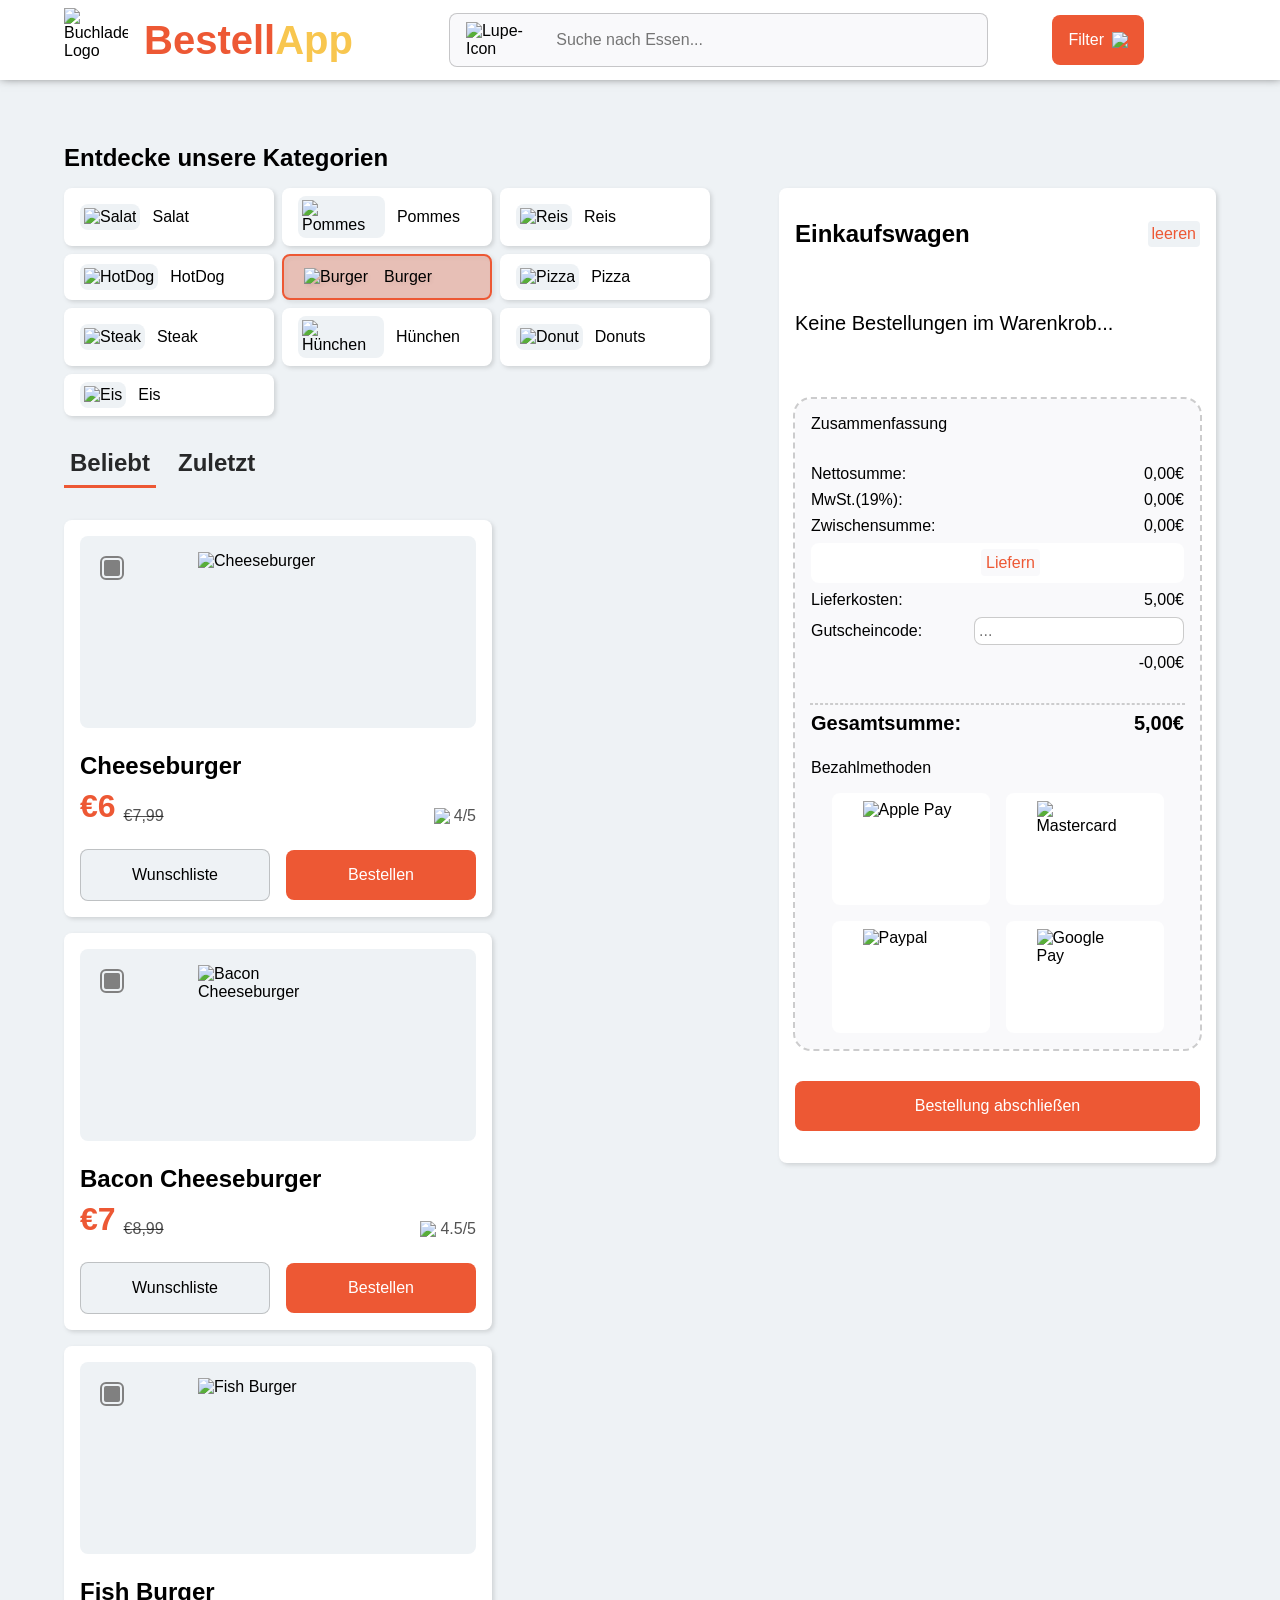
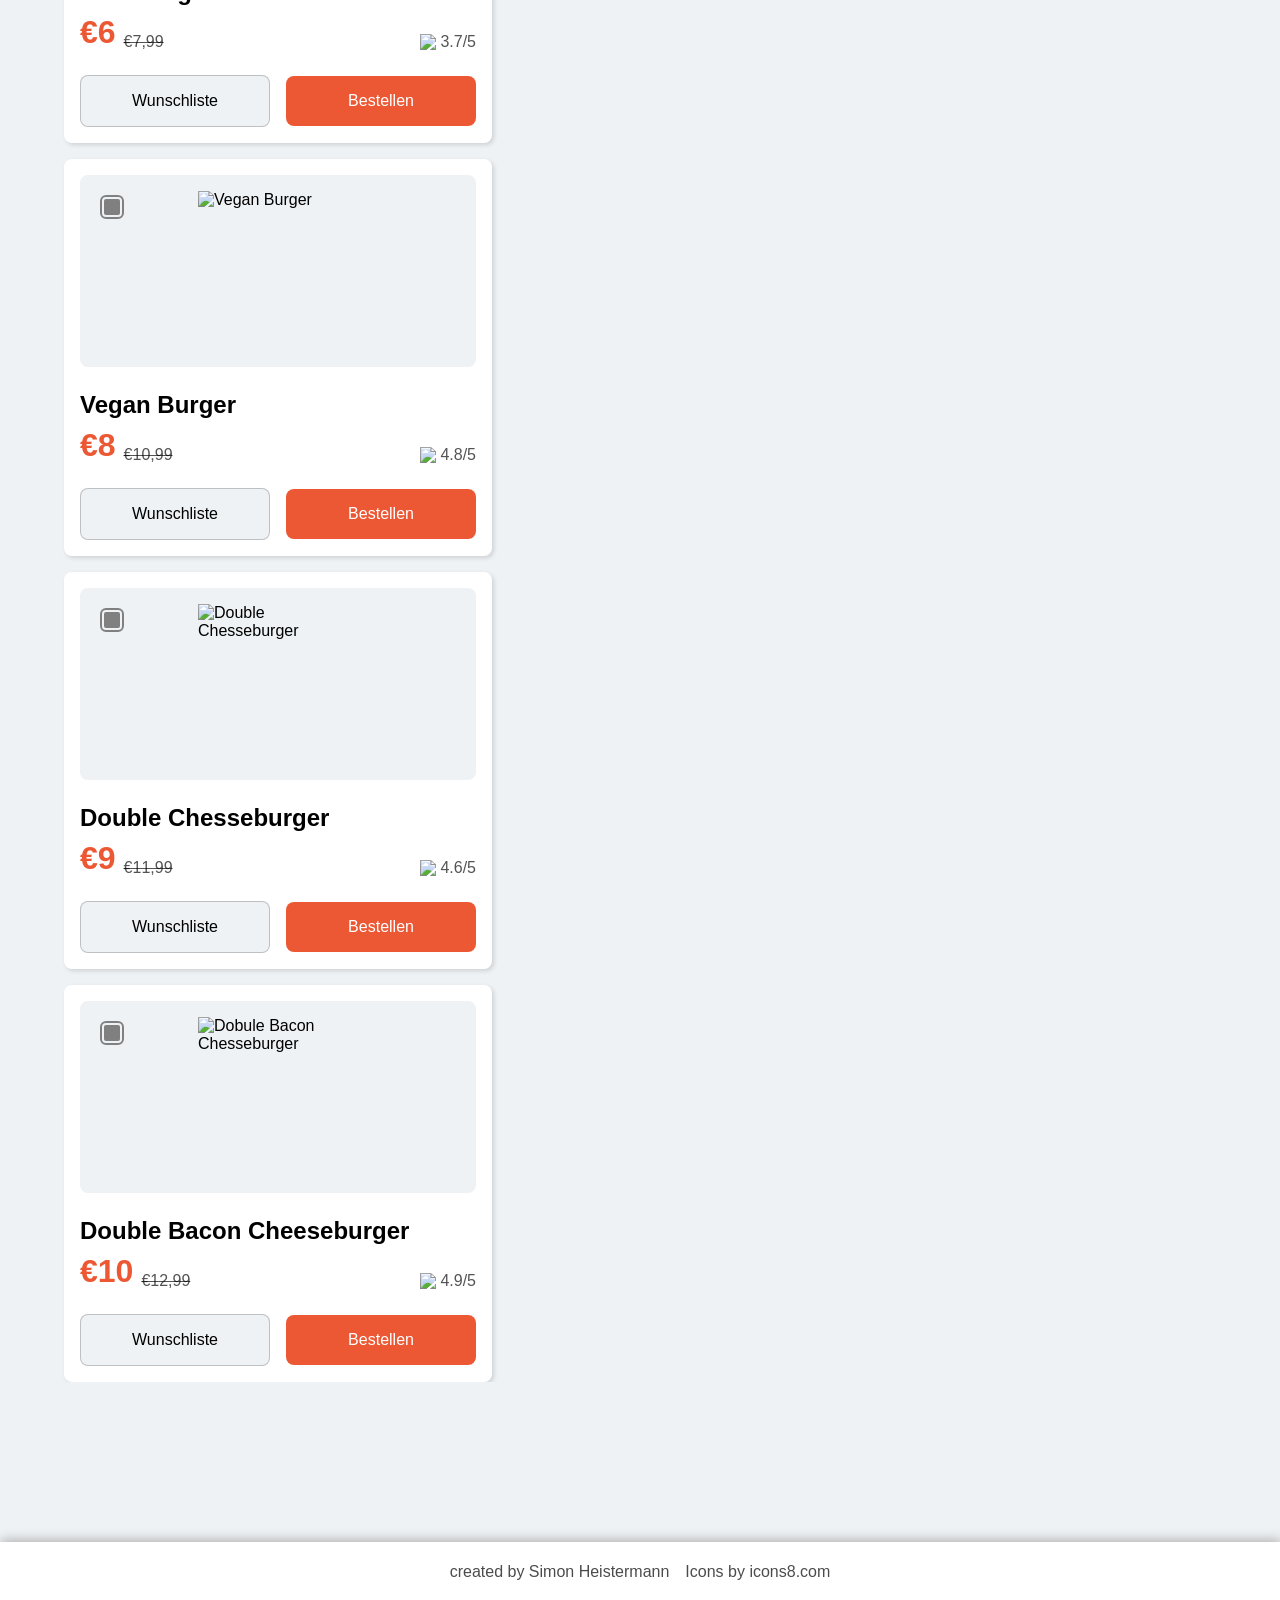
==== index.html @ 90e53172 "third commit" ====
<!DOCTYPE html>
<html lang="de">
<head>
    <meta charset="UTF-8">
    <meta name="viewport" content="width=device-width, initial-scale=1.0">
    <title>Bestell App</title>

    <link rel="icon" type="image/x-icon" href="./assets/icons/delivery_logo_icon.png" media="(prefers-color-scheme: light)">
    <link rel="icon" type="image/x-icon" href="./assets/icons/delivery_logo_icon_white.png" media="(prefers-color-scheme: dark)">

    <link rel="stylesheet" type="text/css" href="./assets/fonts/fonts.css">
    <link rel="stylesheet" type="text/css" href="./style.css">
    <link rel="stylesheet" type="text/css" href="./styles/standard.css">
    <link rel="stylesheet" type="text/css" href="./styles/category.css">
    <link rel="stylesheet" type="text/css" href="./styles/foods.css">
    <link rel="stylesheet" type="text/css" href="./styles/shopping_cart.css">
    <link rel="stylesheet" type="text/css" href="./styles/footer.css">
    <link rel="stylesheet" type="text/css" href="./styles/assets.css">

    <script src="./scripts/db.js"></script>
    <script src="./script.js"></script>
    <script src="./scripts/cart.js"></script>
    <script src="./scripts/recents.js"></script>
    <script src="./scripts/templates.js"></script>
    <script src="./scripts/assets.js"></script>
    <script src="./scripts/save.js"></script>

</head>
<body onload="init()">
    <header>
        <div class="header__container">
            <div class="headerlogo__container" onclick="reloadWebsite()">
                <img src="./assets/icons/delivery_logo_icon.png" alt="Buchladen Logo" class="header__logo">
                <h1 class="header__headline">Bestell<span class="headerheadline__right">App</span></h1>
            </div>
            <div class="headerbox__right">
                <form onsubmit="searchFood(event)" class="searchbar__container">
                    <label for="search_input">
                        <img class="searchbar__logo" src="./assets/icons/lupe_icon.png" alt="Lupe-Icon">
                    </label>
                    <input class="searchbar" oninput="searchFood(event)" id="search_input" type="text" placeholder="Suche nach Essen...">
                </form>
                <div class="headerbutton__box">
                    <button onclick="openFilterOverlay()" class="filter__button">
                        Filter
                        <img class="filter__icon" src="./assets/icons/filter_icon.png" alt="Filter">
                    </button>
                    <button onclick="openWishlist()" class="openwhishlist__button"></button>
                </div>
            </div>
        </div>
    </header>
    <main>
        <h2>Entdecke unsere Kategorien</h2>
        <div class="content__container" id="content_container">
            <div class="content__left">
                <div class="categories__container" id="categories_container">
                </div>
                <nav>
                    <div class="nav__container">
                        <button class="navbutton__open" id="nav_popular" onclick="openPopularFoods('popular')"><h2>Beliebt</h2></button>
                        <button class="" id="nav_recent" onclick="openRecentOrders('recent')"><h2>Zuletzt</h2></button>
                    </div>
                    <button onclick="orderTempCartFoods()" id="orderselected_button" class="orderselected__button d__none">Alles Bestellen</button>
                    
                </nav>
                <div class="food__section" id="food_section">
                </div>
            </div>
            <div class="content__right" id="content_right">
            </div>
        </div>

    </main>
    <footer>
        <div class="footer__container">
            <div class="footer__containerbottom">
                <span class="footer__credits">created by Simon Heistermann</span>
                <a class="footer__linksextra" href="https://icons8.com/" target="_blank" rel="noopener noreferrer">Icons by icons8.com</a>
            </div>
        </div>
    </footer>
</body>
</html>
---- style.css ----
.header__container {
    display: flex;
    align-items: center;
    gap: 96px;
    width: min(100%, 1920px);
    margin-inline: auto;
    padding-inline: clamp(16px, 6vw, 64px);
}

.headerlogo__container {
    display: flex;
    align-items: center;
    cursor: pointer;
    gap: 16px;
}

.header__logo {
    height: 64px;
    width: 64px;
    cursor: pointer;
}

.header__headline {
    color: #ED5834;
}

.headerheadline__right {
    color: #F8C64F;
}

.headerbox__right {
    display: flex;
    align-items: center;
    justify-content: space-between;
    gap: 64px;
    width: 100%;
}

.headerbutton__box {
    display: flex;
    align-items: center;
    gap: 16px;
}

.searchbar__container {
    display: flex;
    align-items: center;
    gap: 16px;
    width: 100%;
    border-radius: 8px;
    border: solid rgba(0, 0, 0, 0.204) 1px;
    background-color: #F9F9FB;
    padding: 8px 0px 8px 16px;
}

.searchbar__logo {
    cursor: pointer;
    height: 24px;
    width: 24px;
}

.searchbar {
    width: 100%;
    min-height: 33px;
    border-width: 0;
    background-color: transparent;
    font-size: 16px;
}

.content__container {
    margin-top: 16px;
    display: flex;
    gap: 32px;
}

.content__left {
    width: 75%;
}

@media(max-width: 700px) {
    .header__container {
        flex-direction: column;
        gap: 16px;
        padding: 16px 0px;
    }

    
}
---- styles/standard.css ----
* {
    box-sizing: border-box;
    margin: 0;
    font-family: "Raleway", sans-serif;
}

html {
    scroll-behavior: smooth;
}

body {
    display: flex;
    flex-direction: column;
    min-height: 100vh;
    background-color: #EEF2F5;
    font-size: 16px;
    font-optical-sizing: auto;
    font-weight: normal;
    color: black;
}

h1 {
    font-size: 40px;
}

h2 {
    font-size: 24px;
}

h3 {
    font-size: 20px;
}
h4 {
    font-size: 16px;
    font-weight: 500;
}

a {
    text-decoration: none;
}

header {
    min-height: 80px;
    background: #ffffff;
    box-shadow: 1px -3px 10px 0px #434343;
    display: flex;
    align-items: center;
}

main {
    flex: 1;
    overflow: auto;
    width: min(100%, 1920px);
    margin-inline: auto;
    padding-inline: clamp(16px, 6vw, 64px);
    margin-top: 64px;
    margin-bottom: 160px;
}

input:focus {
    outline: none;
}

textarea:focus {
    outline: none;
}

select:focus {
    outline: none;
}

.d__none {
    display: none !important;
}

input[type=number]::-webkit-inner-spin-button,
input[type=number]::-webkit-outer-spin-button {
  appearance: none;
  margin: 0;
}
---- styles/category.css ----
.categories__container {
    display: flex;
    flex-wrap: wrap;
    gap: 8px;
}

.category__container {
    background-color: white;
    display: flex;
    align-items: center;
    gap: 12px;
    padding: 8px 32px 8px 16px;
    border-radius: 8px;
    min-width: 210px;
    max-width: 210px;
    max-height: 76px;
    filter: drop-shadow(2px 2px 2px rgba(0, 0, 0, 0.13));
}

.category__container:hover {
    cursor: pointer;
    background-color: #ed59344a;
    border: solid 2px #ED5834;
}

.category__container:hover .categorycontainer__img {
    background: transparent;
}

.categorycontainer__selected {
    background-color: #ed59344a;
    border: solid 2px #ED5834;
}

.categorycontainer__img {
    background-color: #EEF2F5;
    border-radius: 8px;
    padding: 4px;
}

.categorycontainerimg__selected {
    background: transparent;
}

.categorycontainer__img img {
    height: 48px;
    width: 48px;
}
---- styles/foods.css ----
nav {
    display: flex;
    align-items: flex-start;
    justify-content: space-between;
    margin-top: 32px;
}

.nav__container {
    display: flex;
    align-items: flex-start;
    gap: 16px;
}

nav button {
    border-width: 0;
    color:  rgba(0, 0, 0, 0.835);
    background-color: transparent;
    font-size: 24px;
    padding-bottom: 8px;
    max-height: 41px;
}

nav button:hover, nav button:active {
    cursor: pointer;
    color: #ED5834;
    border-bottom: solid 3px #ED5834;
}

.navbutton__open {
    border-bottom: solid 3px #ED5834;
}

.food__section {
    margin-top: 32px;
    display: flex;
    flex-wrap: wrap;
    gap: 16px;
    width: 100%;
}

.foodsection__recents {
    margin-top: 32px;
    display: flex;
    flex-wrap: wrap-reverse;
    gap: 16px;
    width: 100%;
}

.food__container {
    background-color: white;
    display: flex;
    flex-direction: column;
    gap: 24px;
    padding: 16px;
    border-radius: 8px;
    filter: drop-shadow(2px 2px 2px rgba(0, 0, 0, 0.13));
    width: 428px;
    -webkit-user-select: none;
    -moz-user-select: none;
    -ms-user-select: none;
    user-select: none;
}

.foodcontainer__selected {
    border: solid 2px #ED5834;
}

.checkbox__container {
    position: fixed;
}

.food__container input {
    position: fixed;
    opacity: 0;
    cursor: pointer;
    height: 16px;
    width: 16px;
}

.food__checkbox {
    position: fixed;
    top: 40px;
    left: 40px;
    accent-color: #ED5834;
    height: 16px;
    width: 16px;
    background-color: gray;
    border-radius: 2px;
    border: 2px solid transparent;
    outline: 2px solid gray;
    outline-offset: 2px;
}

.food__checkbox:hover {
    cursor: pointer;
    background-color: rgb(149, 149, 149);
}

.food__container input:checked ~ .food__checkbox {
    background-color: #ED5834;
    outline: 0;
}

.food__checkbox:after {
    content: "";
    position: absolute;
    display: none;
}

.food__container input:checked ~ .food__checkbox:after {
    display: block;
}

.food__container .food__checkbox:after {
    left: 2px;
    top: -2px;
    width: 5px;
    height: 10px;
    border: solid white;
    border-width: 0 3px 3px 0;
    -webkit-transform: rotate(45deg);
    -ms-transform: rotate(45deg);
    transform: rotate(45deg);
}

.foodcontainer__img {
    background-color: #EEF2F5;
    border-radius: 8px;
    padding: 16px 64px 16px 64px;
    display: flex;
    justify-content: center;
    align-items: center;
}

.foodcontainer__img img {
    height: 160px;
    width: 160px;
}

.foodcontainer__content {
    display: flex;
    flex-direction: column;
    gap: 8px;
}

.priceandrating__container {
    display: flex;
    align-items: flex-end;
    justify-content: space-between;
}

.priceandrating__container img {
    height: 16px;
    width: 16px;
}

.price__container {
    display: flex;
    gap: 8px;
    align-items: flex-end;
}

.current__price {
    color: #ED5834;
    font-weight: bold;
    font-size: 32px;
}

.prev__price {
    color: rgba(0, 0, 0, 0.673);
    text-decoration: line-through;
}

.rating__container {
    display: flex;
    align-items: center;
    gap: 4px;
    color: rgba(0, 0, 0, 0.673);
}

.foodbutton__container {
    display: flex;
    align-items: center;
    gap: 16px;
}
---- styles/shopping_cart.css ----
.shopping__cart {
    background-color: white;
    display: flex;
    flex-direction: column;
    justify-content: space-between;
    gap: 64px;
    padding: 32px 16px 32px 16px;
    border-radius: 8px;
    filter: drop-shadow(2px 2px 2px rgba(0, 0, 0, 0.13));
    width: 437px;
    max-height: 1578px;
    align-self: flex-start;
    height: auto;
}

.shoppingcart__content {
    display: flex;
    flex-direction: column;
    gap: 64px;
}

.cart__header {
    display: flex;
    justify-content: space-between;
    align-items: center;
}
.clearcart__button {
    border: 0;
    border-radius: 4px;
    padding: 4px;
    background: #EEF2F5;
    color: #ED5834;
    font-size: 16px;
    cursor: pointer;
}

.clearcart__button:hover {
    background: #ececed;
}

.cart__container {
    display: flex;
    flex-direction: column;
    gap: 32px;
    overflow-y: auto;
    padding-right: 16px;
    max-height: 548px;
}

.noitemsin__cart {
    display: flex;
    flex-direction: column;
    gap: 8px;
    font-size: 20px;
}

.cart__item {
    display: flex;
    gap: 16px;
}

.cartitem__img {
    background-color: #EEF2F5;
    border-radius: 8px;
    padding: 12px;
}

.cartitem__img img {
    height: 56px;
    width: 56px;
}

.cartitem__content {
    display: flex;
    flex-direction: column;
    gap: 16px;
}

.cartitem__header {
    display: flex;
    justify-content: space-between;
    align-items: center;
    gap: 16px;
}

.cartitemcontent__container {
    display: flex;
    align-items: center;
    justify-content: space-between;
}

.adjust__quantity {
    display: flex;
    align-items: center;
    gap: 16px;
    width: 50%;
}

.quantatiy__input {
    border: 0;
    background: transparent;
    font-size: 20px;
    width: 20%;
    max-height: 24px;
    text-align: center;
}

.quantatiy__input:focus {
    border: solid 2px #ED5834;
    border-radius: 4px;
}

.cartitem__price {
    color: rgba(0, 0, 0, 0.673);
    font-size: 16px;
}

::-webkit-scrollbar {
    -webkit-appearance: none;
    width: 7px;
}

::-webkit-scrollbar-track {
    background: #EEF2F5;
    border-radius: 4px;
}

::-webkit-scrollbar-thumb {
    border-radius: 4px;
    background-color:  #ED5834;
    -webkit-box-shadow: 0 0 1px rgba(255,255,255,.5);
}

::-webkit-scrollbar-thumb:hover {
    background: #f36d4c;
}

.cart__bottom {
    display: flex;
    flex-direction: column;
    gap: 32px;
}

.payment__section {
    background: #F9F9FB;
    outline: 2px dashed #cccccd ;
    border-radius: 16px;
    display: flex;
    flex-direction: column;
    gap: 24px;
    padding: 16px;
}

.paymentservice__header {
    display: flex;
    justify-content: space-between;
    align-items: center;
}

.paymenterror__message {
    color: #ED5834;
}

.payment__container {
    display: flex;
    flex-direction: column;
    gap: 32px;
}

.payment__sums {
    display: flex;
    flex-direction: column;
    gap: 8px;
}

.paymentsum__box {
    display: flex;
    justify-content: space-between;
    align-items: center;
    gap: 32px;
}

.deliverycost__chooser {
    display: flex;
    align-items: center;
    gap: 32px;
    background-color: white;
    padding: 4px;
    border-radius: 8px;
}

.giftcode__container {
    display: flex;
    justify-content: space-between;
    gap: 32px;
    align-items: center;
}

.giftcode__container input {
    border-radius: 8px;
    border: solid rgba(0, 0, 0, 0.204) 1px;
    padding: 4px;
    font-size: 16px;
}

.gift__sum {
    display: flex;
    justify-content: flex-end;
    align-items: center;
    max-height: 19px;
    min-height: 19px;
}

.giftsum__errormessage {
    justify-content: space-between;
}

.payment__seperator {
    width: 100%;
    outline: 1px dashed #cccccd ;

}

.completesum__container {
    display: flex;
    flex-direction: column;
    gap: 8px;
}

.complete__sum {
    display: flex;
    justify-content: space-between;
    align-items: center;
    gap: 32px;
    font-size: 20px;
    font-weight: bold;
}

.paymentservice__section {
    display: flex;
    flex-direction: column;
    gap: 16px;
}

.paymentservices__container {
    display: flex;
    flex-wrap: wrap;
    gap: 16px;
    justify-content: center;
}

.payment__service {
    display: flex;
    justify-content: center;
    align-items: center;
    background: white;
    padding: 8px 16px 8px 16px;
    border-radius: 8px;
    max-width: 158px;
    min-width: 158px;
    max-height: 112px;
    min-height: 112px;
}

.payment__service img {
    height: 96px;
    width: 96px;
    object-fit: cover;
}

.payment__service:hover {
    border: solid 2px #ED5834;
}

.paymentservice__selected {
    border: solid 2px #ED5834;
}
---- styles/footer.css ----
footer {
    min-height: 60px;
    background: #ffffff;
    box-shadow: 1px -3px 10px 0px #b9b8b8;
    display: flex;
    align-items: center;
}

.footer__container {
    width: min(100%, 1920px);
    margin-inline: auto;
    padding-inline: clamp(16px, 2vw, 32px);
    display: flex;
    flex-direction: column;
    gap: 16px;
    align-items: center;
}

.footer__containerbottom {
    display: flex;
    gap: 16px;
}

.footer__linksextra, .footer__linksextra:visited {
    color: rgb(0, 0, 0);
    opacity: 70%;
}

.footer__linksextra:hover, .footer__linksextra:active {
    cursor: pointer;
    color: #ED5834;
}

.footer__credits {
    color: rgb(0, 0, 0);
    opacity: 70%;
}

@media(max-width: 450px){
    .footer__container {
        padding: 16px 0px;
    }

    .footer__containerbottom {
        align-items: center;
        flex-direction: column;
    }
}
---- styles/assets.css ----
.filter__button {
    background-color: #ED5834;
    border-radius: 8px;
    border-width: 0;
    padding: 16px 16px;
    color: white;
    font-size: 16px;
    display: flex;
    align-items: center;
    gap: 8px;
    cursor: pointer;
}

.openwhishlist__button {
    height: 56px;
    width: 56px;
    background-image: url('../assets/icons/wishlist_icon.png');
    border: 0;
    background-repeat: no-repeat;
    background-size: cover;
    background-color: white;
    cursor: pointer;
}

.openwhishlist__button:hover {
    filter: opacity(0.9);
}

.order__button {
    background-color: #ED5834;
    border-radius: 8px;
    border-width: 0;
    padding: 16px 16px;
    color: white;
    font-size: 16px;
    width: 50%;
    cursor: pointer;
}

.wishlist__button {
    background-color: #EEF2F5;
    border-radius: 8px;
    border: solid rgba(0, 0, 0, 0.204) 1px;
    padding: 16px 16px;
    color: black;
    font-size: 16px;
    width: 50%;
    cursor: pointer;
}

.wishlist__button:hover {
    background-color: #e3e3e6;
    cursor: pointer;
}

.filter__button:hover, .order__button:hover, 
.completeorder__button:hover, .orderselected__button:hover {
    cursor: pointer;
    background-color: #f36d4c;
    border: 0;
}

.filter__icon {
    height: 16px;
    width: 16px;
}

.minus__button {
    height: 24px;
    width: 24px;
    border-width: 0;
    background: url('../assets/icons/minus_icon.png');
    background-size: contain;
    background-repeat: no-repeat;
    background-position: center;
    cursor: pointer;
}

.plus__button {
    height: 24px;
    width: 24px;
    border-width: 0;
    background: url('../assets/icons/plus_icon.png');
    background-size: contain;
    background-repeat: no-repeat;
    background-position: center;
    cursor: pointer;
}

.delete__button {
    height: 24px;
    width: 24px;
    border-width: 0;
    background: url('../assets/icons/delete_icon.png');
    background-size: contain;
    background-repeat: no-repeat;
    background-position: center;
    cursor: pointer;
}

.delivery__button {
    height: 32px;
    width: 32px;
    border-width: 0;
    background: url('../assets/icons/delivery__outlined_icon.png');
    background-size: contain;
    background-repeat: no-repeat;
    background-position: center;
    cursor: pointer;
}

.delivery__button:hover {
    background-image: url('../assets/icons/delivery_filled_icon.png');
}

.deliverybutton__selected {
    height: 32px;
    width: 32px;
    border-width: 0;
    background: url('../assets/icons/delivery_filled_icon.png');
    background-size: contain;
    background-repeat: no-repeat;
    background-position: center;
    cursor: pointer;
}

.deliverybutton__selected:hover {
    background-image: url('../assets/icons/delivery__outlined_icon.png');
}

.takehome__button {
    height: 32px;
    width: 32px;
    border-width: 0;
    background: url('../assets/icons/take_home_outlined_icon.png');
    background-size: contain;
    background-repeat: no-repeat;
    cursor: pointer;
}

.takehome__button:hover {
    background-image: url('../assets/icons/take_home_filled_icon.png');
}

.takehomebutton__selected {
    height: 32px;
    width: 32px;
    border-width: 0;
    background: url('../assets/icons/take_home_filled_icon.png');
    background-size: contain;
    background-repeat: no-repeat;
    cursor: pointer;
}

.takehomebutton__selected:hover {
    background-image: url('../assets/icons/take_home_outlined_icon.png');
}

.delivery__button:hover .tooltip__delivery,
.deliverybutton__selected:hover .tooltip__delivery, 
.takehome__button:hover .tooltip__takehome,
.takehomebutton__selected:hover .tooltip__takehome {
    visibility: visible !important;
    opacity: 1 !important;
}

.tooltip__delivery {
    visibility: hidden;
    background: #F9F9FB;
    color: #ED5834;
    text-align: center;
    padding: 5px;
    border-radius: 4px;
    position: relative;
    z-index: 10000;
    top: 0%;
    left: 160px;
    transform: translateX(-50%);
    opacity: 0;
    transition: opacity 0.3s;
    font-size: 16px;
}

.tooltip__takehome {
    visibility: hidden;
    background: #F9F9FB;
    color: #ED5834;
    text-align: center;
    padding: 5px;
    border-radius: 4px;
    position: relative;
    z-index: 10000;
    top: 0%;
    left: 100px;
    transform: translateX(-50%);
    opacity: 0;
    transition: opacity 0.3s;
    font-size: 16px;
}


.completeorder__button {
    background-color: #ED5834;
    border-radius: 8px;
    border-width: 0;
    padding: 16px 16px;
    color: white;
    font-size: 16px;
    width: 100%;
    cursor: pointer;
}

.display__tooltip {
    visibility: visible;
    opacity: 1;
}

.orderselected__button {
    background-color: #ED5834;
    border-radius: 8px;
    border-width: 0;
    padding: 16px 16px;
    color: white !important;
    font-size: 16px;
    display: flex;
    justify-content: center;
    align-items: center;
    cursor: pointer;
}
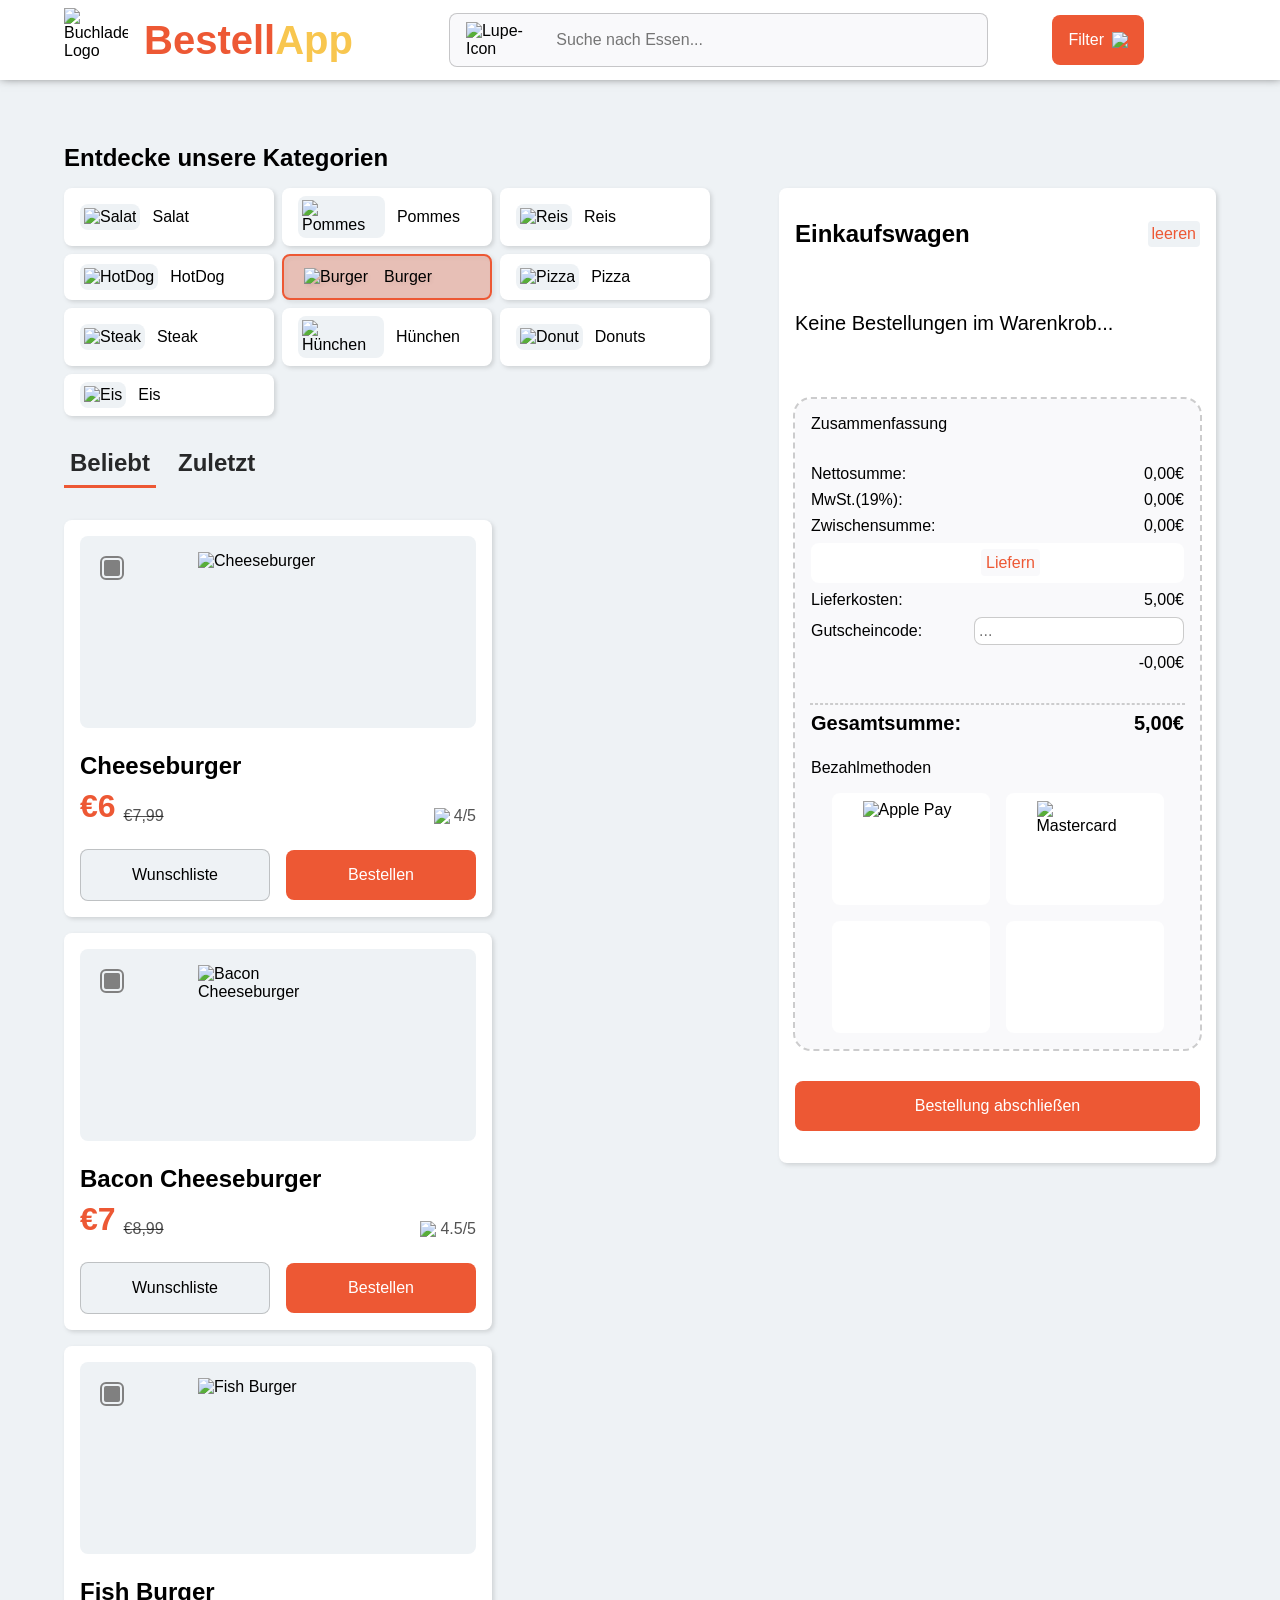
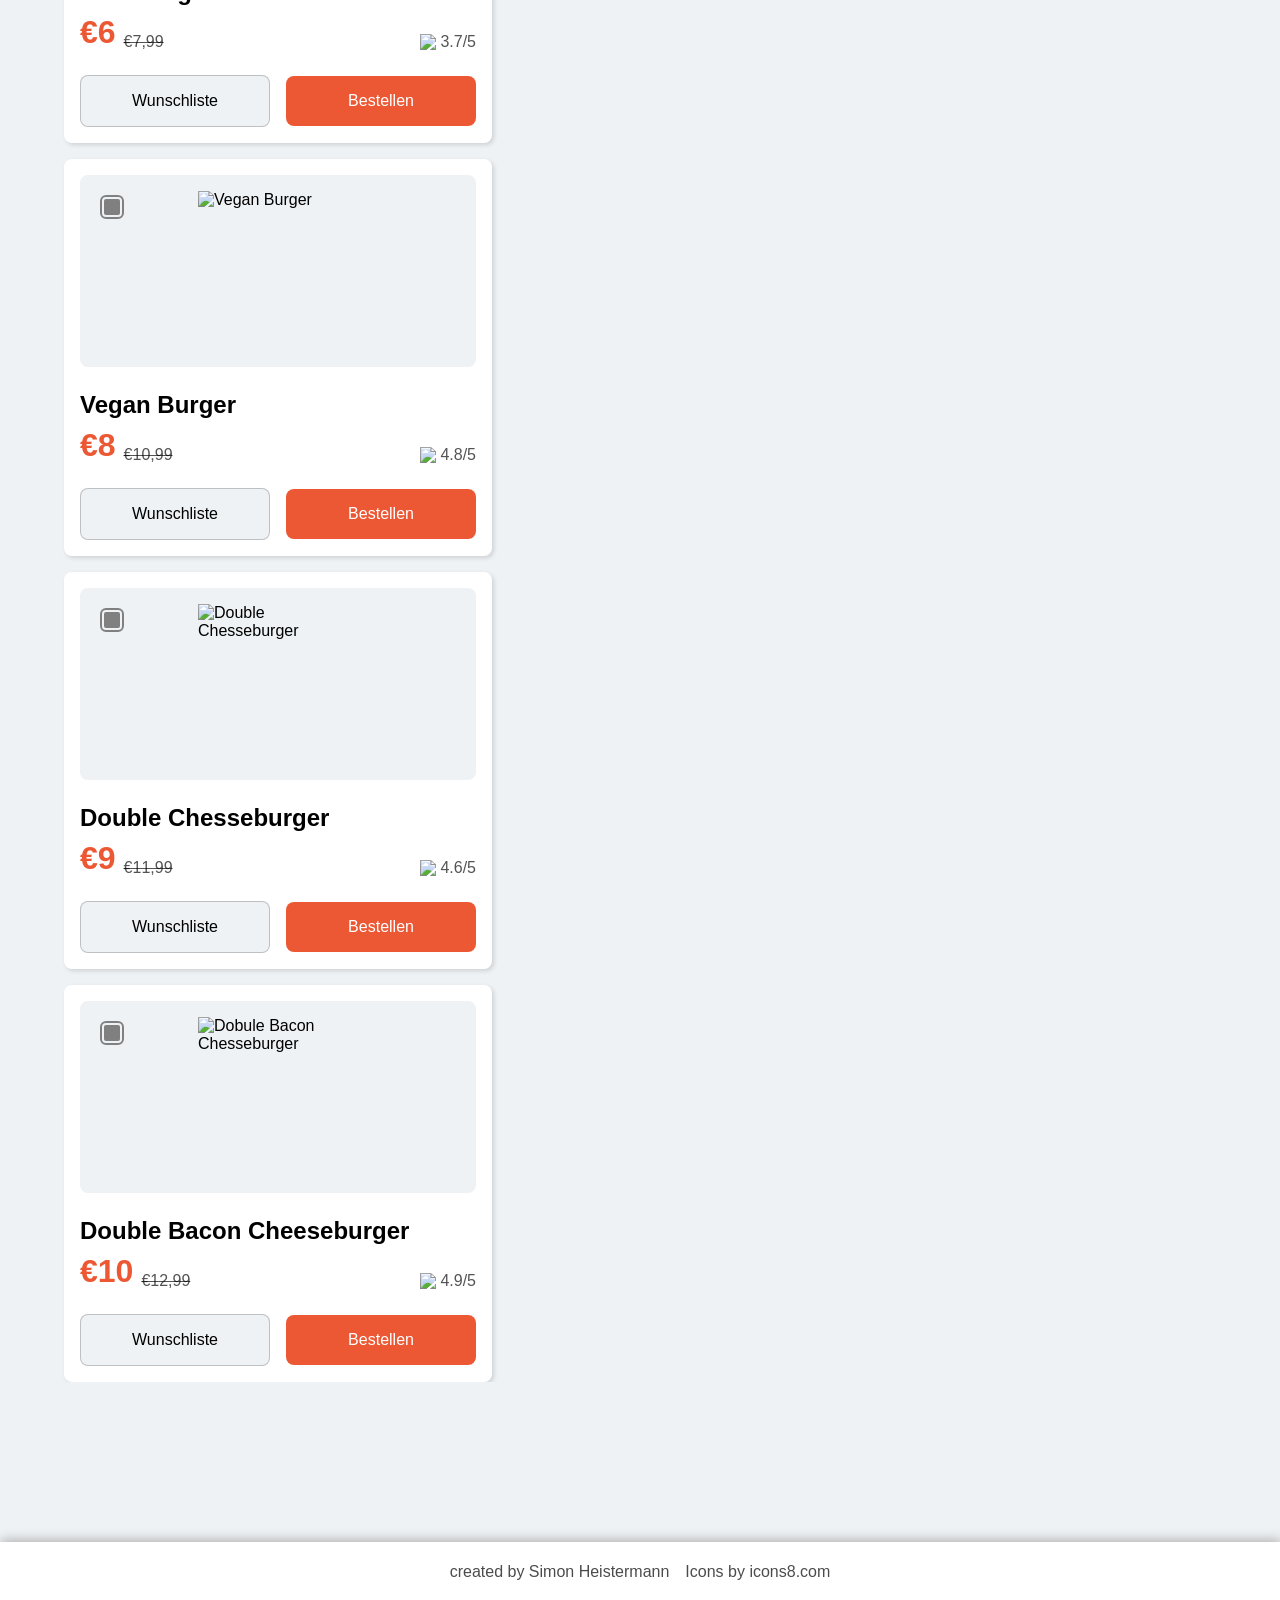
==== commit a4cd99e2: "commit seven" ====
--- a/index.html
+++ b/index.html
@@ -14,16 +14,21 @@
     <link rel="stylesheet" type="text/css" href="./styles/category.css">
     <link rel="stylesheet" type="text/css" href="./styles/foods.css">
     <link rel="stylesheet" type="text/css" href="./styles/shopping_cart.css">
+    <link rel="stylesheet" type="text/css" href="./styles/filter.css">
     <link rel="stylesheet" type="text/css" href="./styles/footer.css">
     <link rel="stylesheet" type="text/css" href="./styles/assets.css">
 
     <script src="./scripts/db.js"></script>
+    <script src="./scripts/save.js"></script>
     <script src="./script.js"></script>
     <script src="./scripts/cart.js"></script>
+    <script src="./scripts/temp_and_mobile_cart.js"></script>
     <script src="./scripts/recents.js"></script>
+    <script src="./scripts/wishlist.js"></script>
+    <script src="./scripts/structure_templates.js"></script>
     <script src="./scripts/templates.js"></script>
+    <script src="./scripts/search.js"></script>
     <script src="./scripts/assets.js"></script>
-    <script src="./scripts/save.js"></script>
 
 </head>
 <body onload="init()">
@@ -34,43 +39,27 @@
                 <h1 class="header__headline">Bestell<span class="headerheadline__right">App</span></h1>
             </div>
             <div class="headerbox__right">
-                <form onsubmit="searchFood(event)" class="searchbar__container">
+                <form onsubmit="filterFood(event)" class="searchbar__container">
                     <label for="search_input">
                         <img class="searchbar__logo" src="./assets/icons/lupe_icon.png" alt="Lupe-Icon">
                     </label>
-                    <input class="searchbar" oninput="searchFood(event)" id="search_input" type="text" placeholder="Suche nach Essen...">
+                    <input class="searchbar" oninput="filterFood(event)" id="search_input" type="text" placeholder="Suche nach Essen...">
                 </form>
                 <div class="headerbutton__box">
-                    <button onclick="openFilterOverlay()" class="filter__button">
+                    <button id="filter_button" class="filter__button">
                         Filter
                         <img class="filter__icon" src="./assets/icons/filter_icon.png" alt="Filter">
                     </button>
-                    <button onclick="openWishlist()" class="openwhishlist__button"></button>
+                    <button id="wishlist_logo" onclick="openWishlist()" class="openwhishlist__button"></button>
+                    <button id="home_logo" onclick="init()" class="openhome__button d__none"></button>
+                    <button id="cart_logo" onclick="openMobileCart()" class="opencart__button d__1025px"></button>
+                    <button id="home2_logo" onclick="openHome()" class="openhome__button d__none"></button>
                 </div>
             </div>
         </div>
     </header>
-    <main>
-        <h2>Entdecke unsere Kategorien</h2>
-        <div class="content__container" id="content_container">
-            <div class="content__left">
-                <div class="categories__container" id="categories_container">
-                </div>
-                <nav>
-                    <div class="nav__container">
-                        <button class="navbutton__open" id="nav_popular" onclick="openPopularFoods('popular')"><h2>Beliebt</h2></button>
-                        <button class="" id="nav_recent" onclick="openRecentOrders('recent')"><h2>Zuletzt</h2></button>
-                    </div>
-                    <button onclick="orderTempCartFoods()" id="orderselected_button" class="orderselected__button d__none">Alles Bestellen</button>
-                    
-                </nav>
-                <div class="food__section" id="food_section">
-                </div>
-            </div>
-            <div class="content__right" id="content_right">
-            </div>
-        </div>
-
+    <main id="main_content">
+        
     </main>
     <footer>
         <div class="footer__container">
--- a/style.css
+++ b/style.css
@@ -67,9 +67,34 @@
     font-size: 16px;
 }
 
+.d__1025px {
+    display: none;
+}
+
+.totop__button {
+    display: none;
+    position: fixed;
+    bottom: 120px;
+    right: 30px;
+    background-color: white;
+    cursor: pointer;
+    padding: 20px 20px;
+    background-image: url("./assets/icons/arrow_upwards_icon.png");
+    background-size: contain;
+    border-radius: 50%;
+    width: 0;
+    border: 0;
+    filter: drop-shadow(2px 2px 2px rgba(0, 0, 0, 0.13));
+}
+
+.totop__button:hover {
+    background-color: rgba(255, 255, 255, 0.772);
+}
+
 .content__container {
     margin-top: 16px;
     display: flex;
+    flex-direction: row;
     gap: 32px;
 }
 
@@ -77,12 +102,82 @@
     width: 75%;
 }
 
-@media(max-width: 700px) {
+@media(max-width: 1025px) {
     .header__container {
         flex-direction: column;
         gap: 16px;
         padding: 16px 0px;
+        width: min(100%, 1920px);
+        margin-inline: auto;
+        padding-inline: clamp(16px, 6vw, 64px);
     }
 
-    
+    .d__1025px {
+        display: block;
+    }
+
+    .content__left {
+        width: 95%;
+    }
+
+    .content__right {
+        display: none;
+    }
+}
+
+@media(max-width: 750px) {
+    .headerbox__right {
+        gap: 16px;
+    }
+
+    .content__left {
+        width: 100%;
+    }
+}
+
+@media(max-width: 600px) {
+    .header__container {
+        align-items: flex-start;
+        justify-content: space-between;
+        height: 211px;
+    }
+
+    .headerbutton__box {
+        position: absolute;
+        top: 16px;
+        right: clamp(16px, 6vw, 64px);
+        flex-direction: column-reverse;
+        gap: 8px;
+    }
+
+    .searchbar__container {
+        margin-right: 109px;
+    }
+}
+
+@media(max-width: 450px) {
+    .header__container {
+        height: 192px;
+        gap: 12px;
+    }
+
+    .header__logo {
+        height: 100px;
+        width: 100px;
+    }
+
+    .searchbar__container {
+        height: 48px;
+    }
+
+    .header__headline {
+        display: none;
+    }
+}
+
+@media(max-width: 400px) {
+    .searchbar__container {
+        gap: 4px;
+        margin-right: 101px;
+    }
 }
--- a/styles/standard.css
+++ b/styles/standard.css
@@ -77,4 +77,20 @@
 input[type=number]::-webkit-outer-spin-button {
   appearance: none;
   margin: 0;
+}
+
+@media(max-width: 600px) {
+    header {
+        min-height: 211px;
+    }
+
+    h3 {
+        font-size: 18px;
+    }
+}
+
+@media(max-width: 450px) {
+    header {
+        min-height: 192px;
+    }
 }
--- a/styles/category.css
+++ b/styles/category.css
@@ -11,8 +11,7 @@
     gap: 12px;
     padding: 8px 32px 8px 16px;
     border-radius: 8px;
-    min-width: 210px;
-    max-width: 210px;
+    width: 210px;
     max-height: 76px;
     filter: drop-shadow(2px 2px 2px rgba(0, 0, 0, 0.13));
 }
@@ -45,4 +44,21 @@
 .categorycontainer__img img {
     height: 48px;
     width: 48px;
+}
+
+@media(max-width: 750px) {
+    .category__container {
+        width: 48%;
+    }
+}
+
+@media(max-width: 400px) {
+    .category__container {
+        width: 90%;
+    }
+
+    .categories__container {
+        max-height: 248px;
+        overflow-y: scroll;
+    }
 }
--- a/styles/foods.css
+++ b/styles/foods.css
@@ -182,4 +182,46 @@
     display: flex;
     align-items: center;
     gap: 16px;
-}+}
+
+.opencartbutton__container {
+    width: 100%;
+    margin-top: 32px;
+    display: none;
+}
+
+@media(max-width: 1025px) {
+    .food__container {
+        width: 48%;
+    }
+
+    .opencartbutton__container {
+        display: block;
+    }
+}
+
+@media(max-width: 750px) {
+    .food__container {
+        width: 100%;
+    }
+
+    .food__section {
+        padding-right: 64px;
+    }
+}
+ 
+@media(max-width: 400px) {
+    .foodcontainer__img img {
+        height: 120px;
+        width: 120px;
+    }
+
+    .food__checkbox {
+        top: 30px;
+        left: 30px;
+    }
+
+    .foodbutton__container {
+        gap: 8px;
+    }
+}
--- a/styles/shopping_cart.css
+++ b/styles/shopping_cart.css
@@ -74,6 +74,7 @@
     display: flex;
     flex-direction: column;
     gap: 16px;
+    width: 100%;
 }
 
 .cartitem__header {
@@ -207,8 +208,7 @@
     display: flex;
     justify-content: flex-end;
     align-items: center;
-    max-height: 19px;
-    min-height: 19px;
+    height: 19px;
 }
 
 .giftsum__errormessage {
@@ -256,10 +256,8 @@
     background: white;
     padding: 8px 16px 8px 16px;
     border-radius: 8px;
-    max-width: 158px;
-    min-width: 158px;
-    max-height: 112px;
-    min-height: 112px;
+    width: 158px;
+    height: 112px;
 }
 
 .payment__service img {
@@ -276,3 +274,191 @@
     border: solid 2px #ED5834;
 }
 
+.cartmobile__section {
+    background-color: white;
+    display: flex;
+    flex-direction: column;
+    justify-content: space-between;
+    gap: 64px;
+    padding: 32px 16px 32px 16px;
+    border-radius: 8px;
+    filter: drop-shadow(2px 2px 2px rgba(0, 0, 0, 0.13));
+    width: 100%;
+    max-height: 1578px;
+    align-self: flex-start;
+    height: auto;
+    overflow: hidden;
+}
+
+.cartmobile__header {
+    display: flex;
+    justify-content: space-between;
+    align-items: center;
+}
+
+.cart__containermobile {
+    display: flex;
+    flex-direction: column;
+    gap: 32px;
+    overflow-y: auto;
+    padding-right: 16px;
+    max-height: 316px;
+}
+
+.paymentservices__containermobile {
+    display: flex;
+    flex-wrap: wrap;
+    gap: 16px;
+    justify-content: center;
+}
+
+.payment__servicemobile {
+    width: 47%;
+    display: flex;
+    justify-content: center;
+    align-items: center;
+    background: white;
+    padding: 8px 16px 8px 16px;
+    border-radius: 8px;
+    height: 112px;
+}
+
+.payment__servicemobile img {
+    height: 96px;
+    width: 96px;
+    object-fit: cover;
+}
+
+.payment__servicemobile:hover {
+    border: solid 2px #ED5834;
+}
+
+.cart__itemmobile {
+    display: flex;
+    gap: 32px;
+}
+
+.cartitem__contentmobile {
+    display: flex;
+    flex-direction: column;
+    gap: 16px;
+    width: 100%;
+}
+
+.cartitemcontent__containermobile {
+    display: flex;
+    align-items: center;
+    justify-content: space-between;
+}
+
+.adjust__quantitymobile {
+    display: flex;
+    align-items: center;
+    gap: 32px;
+    width: 50%;
+}
+
+.quantatiy__inputmobile {
+    border: 0;
+    background: transparent;
+    font-size: 20px;
+    width: 20%;
+    max-height: 24px;
+    text-align: center;
+}
+
+.quantatiy__inputmobile:focus {
+    border: solid 2px #ED5834;
+    border-radius: 4px;
+}
+
+.cartitem__pricemobile {
+    color: rgba(0, 0, 0, 0.673);
+    font-size: 16px;
+}
+
+.cartitem__headermobile {
+    display: flex;
+    justify-content: space-between;
+    align-items: center;
+    gap: 16px;
+}
+
+.paymentsum__boxmobile {
+    display: flex;
+    justify-content: space-between;
+    align-items: center;
+    gap: 32px;
+}
+
+.giftcode__containermobile {
+    display: flex;
+    justify-content: space-between;
+    gap: 32px;
+    align-items: center;
+}
+
+.giftcode__containermobile input {
+    border-radius: 8px;
+    border: solid rgba(0, 0, 0, 0.204) 1px;
+    padding: 4px;
+    font-size: 16px;
+}
+
+.complete__summobile {
+    display: flex;
+    justify-content: space-between;
+    align-items: center;
+    gap: 32px;
+    font-size: 20px;
+    font-weight: bold;
+}
+
+@media(max-width: 600px) {
+    .cart__itemmobile {
+        gap: 16px;
+    }
+
+    .adjust__quantitymobile {
+        gap: 8px;
+        width: 70%;
+    }
+
+    .quantatiy__inputmobile {
+        width: 50%;
+    }
+
+    .cartitem__pricemobile {
+        display: none;
+    }
+
+    .paymentsum__boxmobile {
+        gap: 16px;
+    }
+
+    .giftcode__containermobile {
+        gap: 16px;
+    }
+
+    .complete__summobile {
+        gap: 16px;
+    }
+}
+
+@media(max-width: 450px) {
+    .giftcode__containermobile input {
+        width: 50%;
+    }
+}
+
+@media(max-width: 400px) {
+    .payment__section {
+        padding: 8px;
+    }
+
+    .payment__servicemobile {
+        width: 46%;
+    }
+}
+
+
--- a/styles/filter.css
+++ b/styles/filter.css
@@ -0,0 +1,44 @@
+.filter__container {
+    background-color: #ED5834;
+    color: white;
+    border-radius: 0px 0px 8px 8px;
+    position: absolute;
+    box-shadow: -1px 10px 12px 1px #a7a3a3;
+    z-index: 10000;
+    flex-direction: column;
+    gap: 8px;
+    display: none;
+    width: auto;
+    min-width: 200px;
+    padding: 16px;
+    transition: opacity 0.3s ease, visibility 0.3s ease;
+    opacity: 0;
+    visibility: hidden;
+    font-size: 16px;
+}
+
+.show__filtercontainer {
+    display: flex;
+    opacity: 1;
+    visibility: visible;
+}
+
+.filter__container::before {
+    content: "";
+    position: absolute;
+    top: -20px;
+    right: 0px;
+    width: 94px;
+    height: 30px;
+    background-color: #ED5834;
+}
+
+.filter__box {
+    display: flex;
+    align-items: center;
+    gap: 16px;
+}
+
+.filter__box input {
+    accent-color: #F8C64F;
+}
--- a/styles/assets.css
+++ b/styles/assets.css
@@ -22,10 +22,37 @@
     cursor: pointer;
 }
 
-.openwhishlist__button:hover {
+.openhome__button {
+    height: 56px;
+    width: 56px;
+    background-image: url('../assets/icons/home_icon.png');
+    border: 0;
+    background-repeat: no-repeat;
+    background-size: cover;
+    background-color: white;
+    cursor: pointer;
+}
+
+.openwhishlist__button:hover, .openhome__button:hover {
     filter: opacity(0.9);
 }
 
+.opencart__button {
+    height: 56px;
+    width: 56px;
+    background-image: url('../assets/icons/basket_icon_filled.png');
+    border: 0;
+    background-repeat: no-repeat;
+    background-size: cover;
+    background-color: white;
+    cursor: pointer;
+}
+
+.opencart__button:hover {
+    background-image: url('../assets/icons/basket_icon_outlined.png');
+    cursor: pointer;
+}
+
 .order__button {
     background-color: #ED5834;
     border-radius: 8px;
@@ -35,6 +62,9 @@
     font-size: 16px;
     width: 50%;
     cursor: pointer;
+    display: flex;
+    align-items: center;
+    justify-content: center;
 }
 
 .wishlist__button {
@@ -46,6 +76,9 @@
     font-size: 16px;
     width: 50%;
     cursor: pointer;
+    display: flex;
+    align-items: center;
+    justify-content: center;
 }
 
 .wishlist__button:hover {
@@ -54,7 +87,8 @@
 }
 
 .filter__button:hover, .order__button:hover, 
-.completeorder__button:hover, .orderselected__button:hover {
+.completeorder__button:hover, .orderselected__button:hover,
+.opencartonbottom__button:hover {
     cursor: pointer;
     background-color: #f36d4c;
     border: 0;
@@ -227,3 +261,57 @@
     align-items: center;
     cursor: pointer;
 }
+
+.opencartonbottom__button {
+    display: flex;
+    align-items: center;
+    justify-content: center;
+    gap: 8px;
+    background-color: #ED5834;
+    border-radius: 8px;
+    border-width: 0;
+    padding: 16px 16px;
+    color: white;
+    font-size: 16px;
+    width: 100%;
+    cursor: pointer;
+}
+
+.cart__icon {
+    height: 20px;
+    width: 20px;
+}
+
+@media(max-width: 450px) {
+    .filter__button {
+        height: 48px;
+    }
+
+    .openwhishlist__button {
+        height: 48px;
+        width: 48px;
+    }
+
+    .opencart__button {
+        height: 48px;
+        width: 48px;
+    }
+
+    .openhome__button {
+        height: 48px;
+        width: 48px;
+    }
+}
+
+@media(max-width: 400px) {
+    .wishlist__button, .order__button {
+        font-size: 12px;
+    }
+
+    .tooltip__takehome {
+        left: 60px;
+    }
+    .tooltip__delivery {
+        left: 120px;
+    }
+}
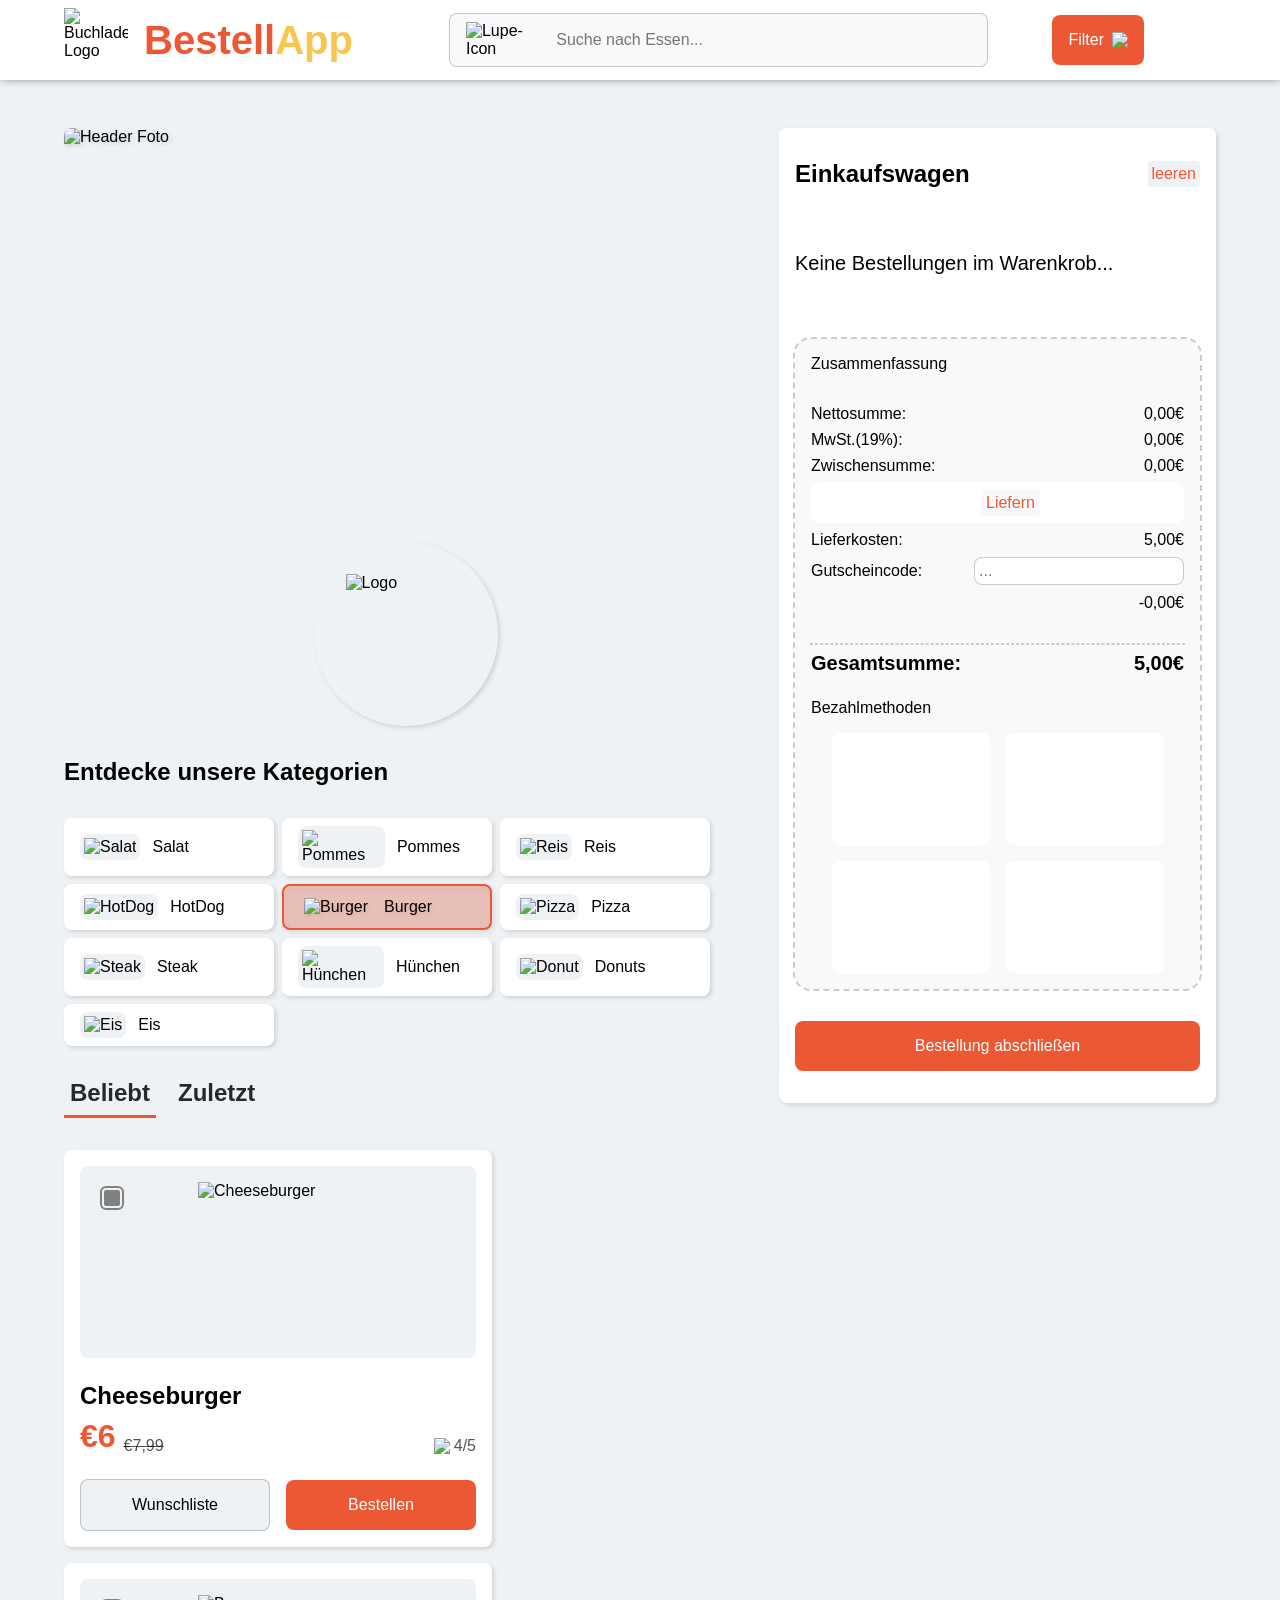
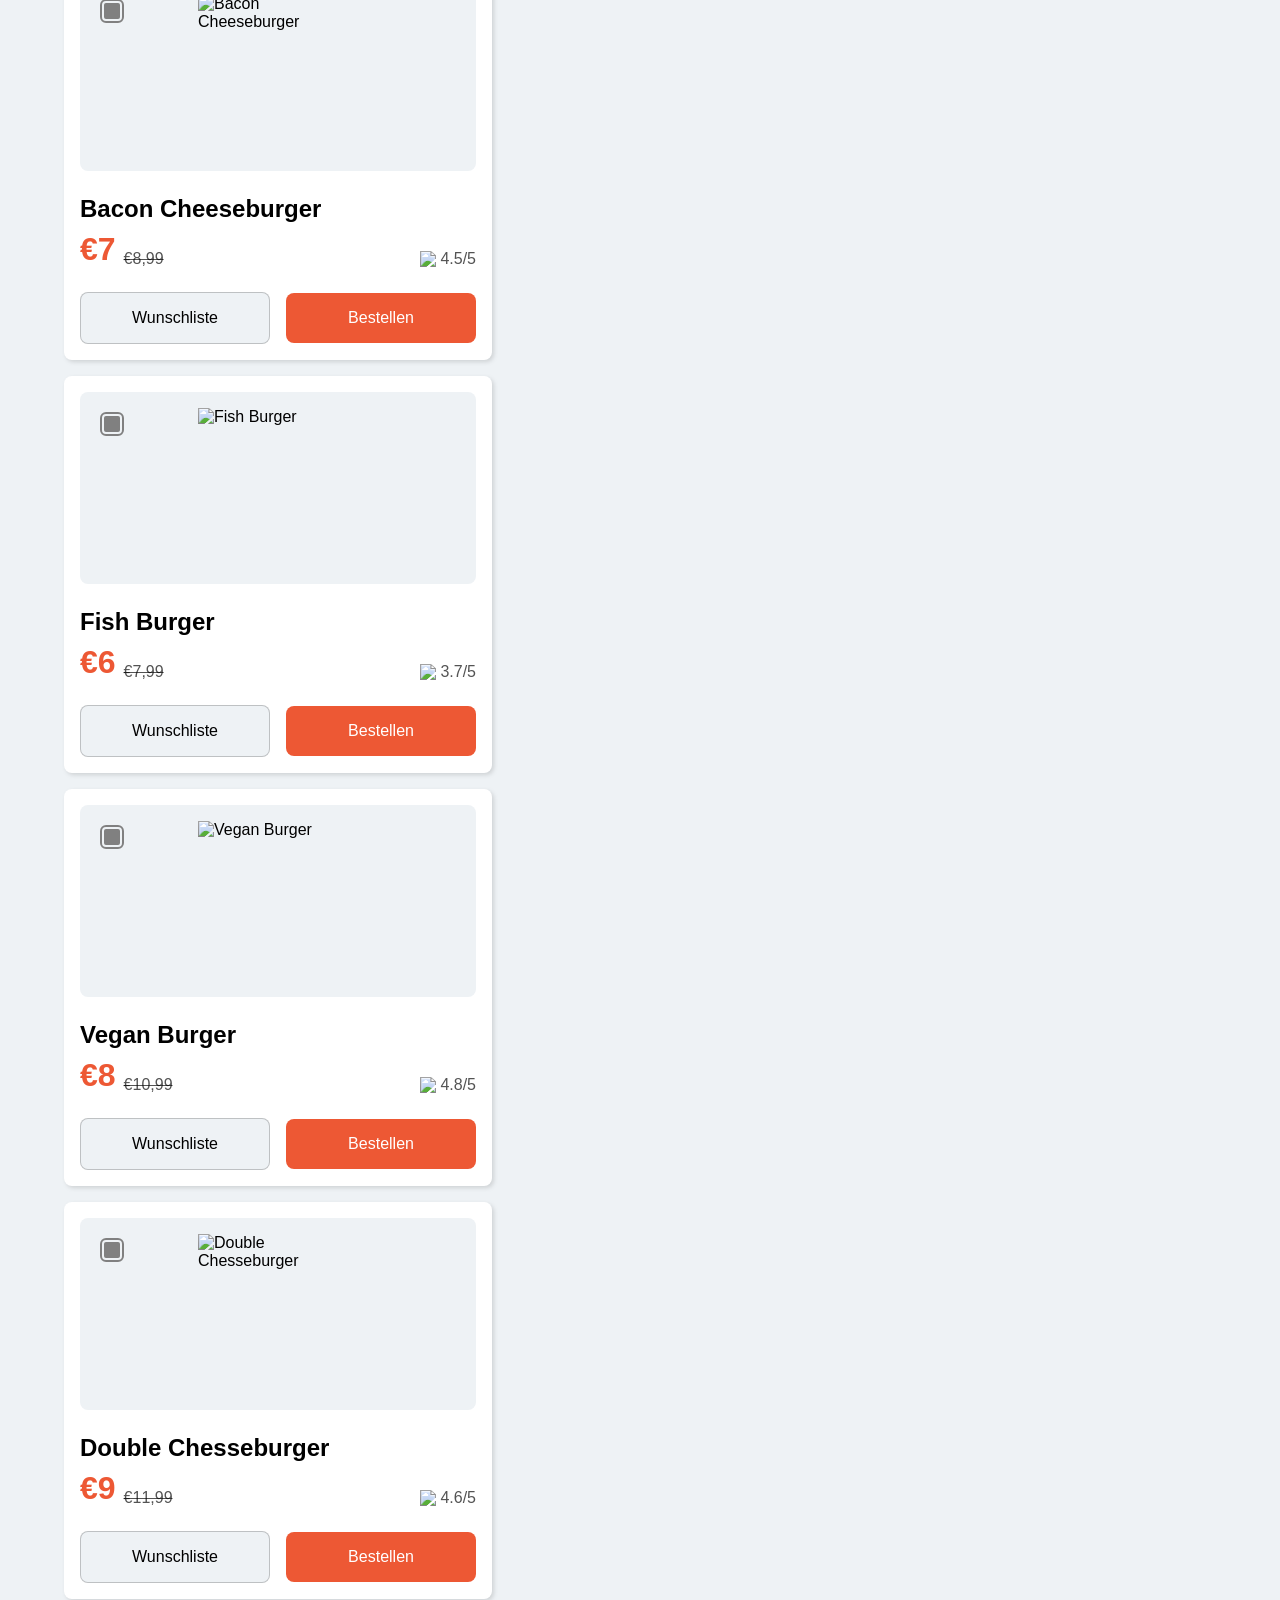
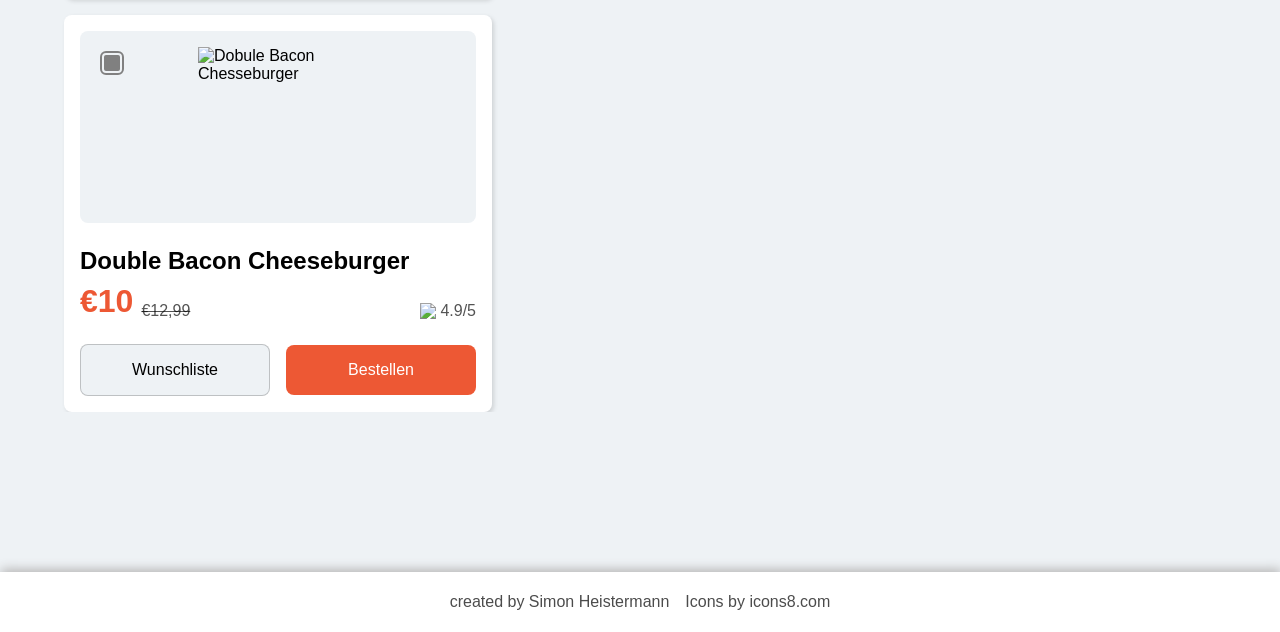
==== commit b4d5ee2d: "eighth commit" ====
--- a/index.html
+++ b/index.html
@@ -15,6 +15,7 @@
     <link rel="stylesheet" type="text/css" href="./styles/foods.css">
     <link rel="stylesheet" type="text/css" href="./styles/shopping_cart.css">
     <link rel="stylesheet" type="text/css" href="./styles/filter.css">
+    <link rel="stylesheet" type="text/css" href="./styles/aot.css">
     <link rel="stylesheet" type="text/css" href="./styles/footer.css">
     <link rel="stylesheet" type="text/css" href="./styles/assets.css">
 
@@ -59,7 +60,6 @@
         </div>
     </header>
     <main id="main_content">
-        
     </main>
     <footer>
         <div class="footer__container">
--- a/style.css
+++ b/style.css
@@ -74,8 +74,8 @@
 .totop__button {
     display: none;
     position: fixed;
-    bottom: 120px;
-    right: 30px;
+    bottom: 100px;
+    right: 16px;
     background-color: white;
     cursor: pointer;
     padding: 20px 20px;
@@ -100,6 +100,9 @@
 
 .content__left {
     width: 75%;
+    display: flex;
+    flex-direction: column;
+    gap: 32px;
 }
 
 @media(max-width: 1025px) {
@@ -117,7 +120,7 @@
     }
 
     .content__left {
-        width: 95%;
+        width: 100%;
     }
 
     .content__right {
--- a/styles/standard.css
+++ b/styles/standard.css
@@ -53,7 +53,7 @@
     width: min(100%, 1920px);
     margin-inline: auto;
     padding-inline: clamp(16px, 6vw, 64px);
-    margin-top: 64px;
+    margin-top: 32px;
     margin-bottom: 160px;
 }
 
--- a/styles/foods.css
+++ b/styles/foods.css
@@ -2,7 +2,6 @@
     display: flex;
     align-items: flex-start;
     justify-content: space-between;
-    margin-top: 32px;
 }
 
 .nav__container {
@@ -31,7 +30,6 @@
 }
 
 .food__section {
-    margin-top: 32px;
     display: flex;
     flex-wrap: wrap;
     gap: 16px;
--- a/styles/filter.css
+++ b/styles/filter.css
@@ -28,7 +28,7 @@
     position: absolute;
     top: -20px;
     right: 0px;
-    width: 94px;
+    width: 93px;
     height: 30px;
     background-color: #ED5834;
 }
@@ -42,3 +42,9 @@
 .filter__box input {
     accent-color: #F8C64F;
 }
+
+@media(max-width: 1025px) {
+    .filter__container::before {
+        width: 93px;
+    }
+}
--- a/styles/aot.css
+++ b/styles/aot.css
@@ -0,0 +1,127 @@
+.aot__section {
+    display: flex;
+    justify-content: flex-start;
+    width: 100%;
+}
+
+.aot__container {
+    display: flex;
+    flex-direction: column;
+    align-items: center;
+    filter: drop-shadow(2px 2px 2px rgba(0, 0, 0, 0.13));
+    height: 618px;
+    width: 100%;
+}
+
+.aotimg__container {
+    display: flex;
+    justify-content: flex-start;
+    align-items: center;
+    width: 100%;
+}
+
+.aotimg {
+    width: 100%;
+    border-radius: 8px;
+    object-fit: cover;
+    height: 506px;
+}
+
+.aoticon__container {
+    display: flex;
+    justify-content: center;
+    align-items: center;
+    background-color: #EEF2F5;
+    padding: 32px;
+    border-radius: 50%;
+    transform: translateY(-50%);
+}
+
+.aoticon__container img {
+    height: 160px;
+    width: 160px;
+}
+
+@media(max-width: 1500px) {
+    .aoticon__container img {
+        height: 120px;
+        width: 120px;
+    }
+
+    .aot__container {
+        height: 598px;
+    }
+}
+
+@media(max-width: 1250px) {
+    .aoticon__container img {
+        height: 100px;
+        width: 100px;
+    }
+
+    .aot__container {
+        height: 588px;
+    }
+}
+
+@media(max-width: 1025px) {
+    .aot__container {
+        height: 482px;
+    }
+
+    .aotimg {
+        height: 400px;
+    }
+}
+
+@media(max-width: 750px) {
+    .aoticon__container img {
+        height: 80px;
+        width: 80px;
+    }
+
+    .aotimg {
+        height: 320px;
+    }
+
+    .aot__container {
+        height: 392px;
+    }
+}
+
+@media(max-width: 450px) {
+    .aoticon__container img {
+        height: 64px;
+        width: 64px;
+    }
+
+    .aotimg {
+        height: 240px;
+    }
+
+    .aot__container {
+        height: 304px;
+    }
+}
+
+@media(max-width: 400px) {
+    .aoticon__container img {
+        height: 56px;
+        width: 56px;
+    }
+
+    .aoticon__container {
+        padding: 24px;
+    }
+
+    .aotimg {
+        height: 200px;
+    }
+
+    .aot__container {
+        height: 252px;
+    }
+}
+
+
+
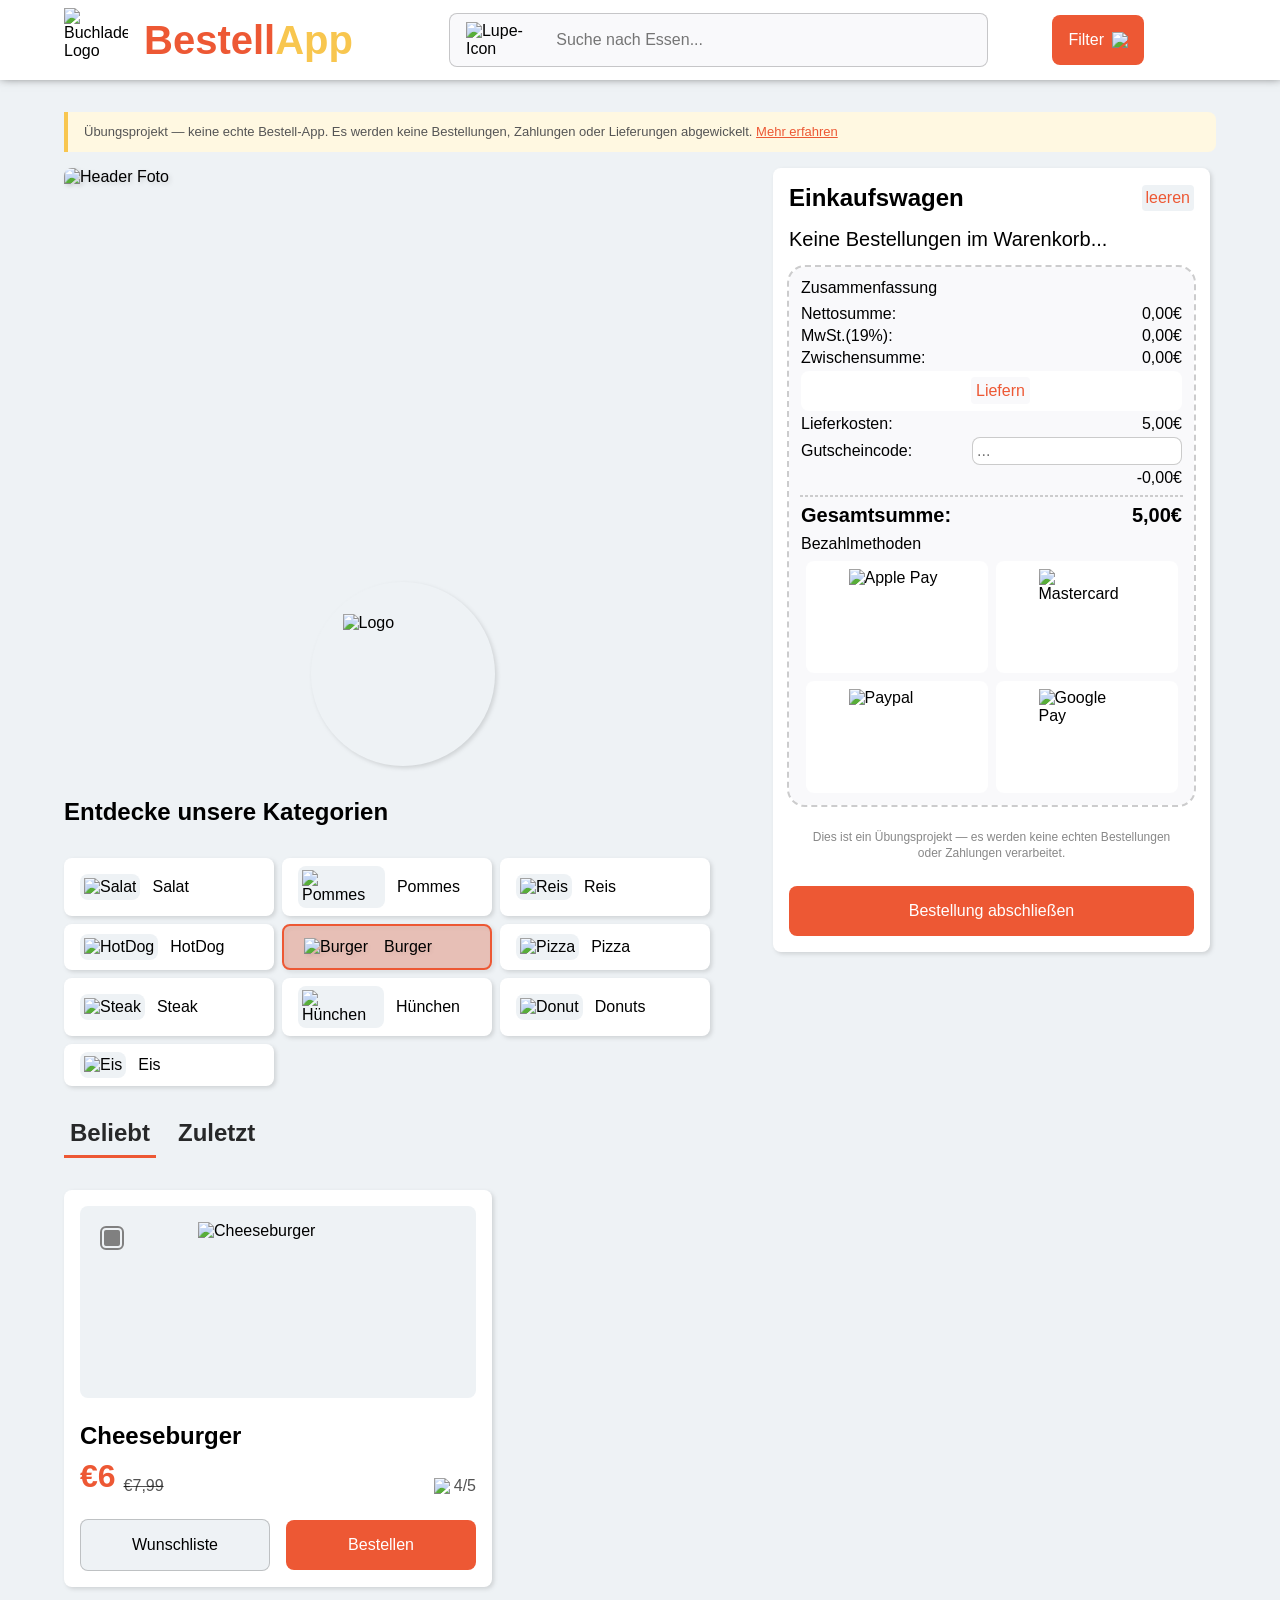
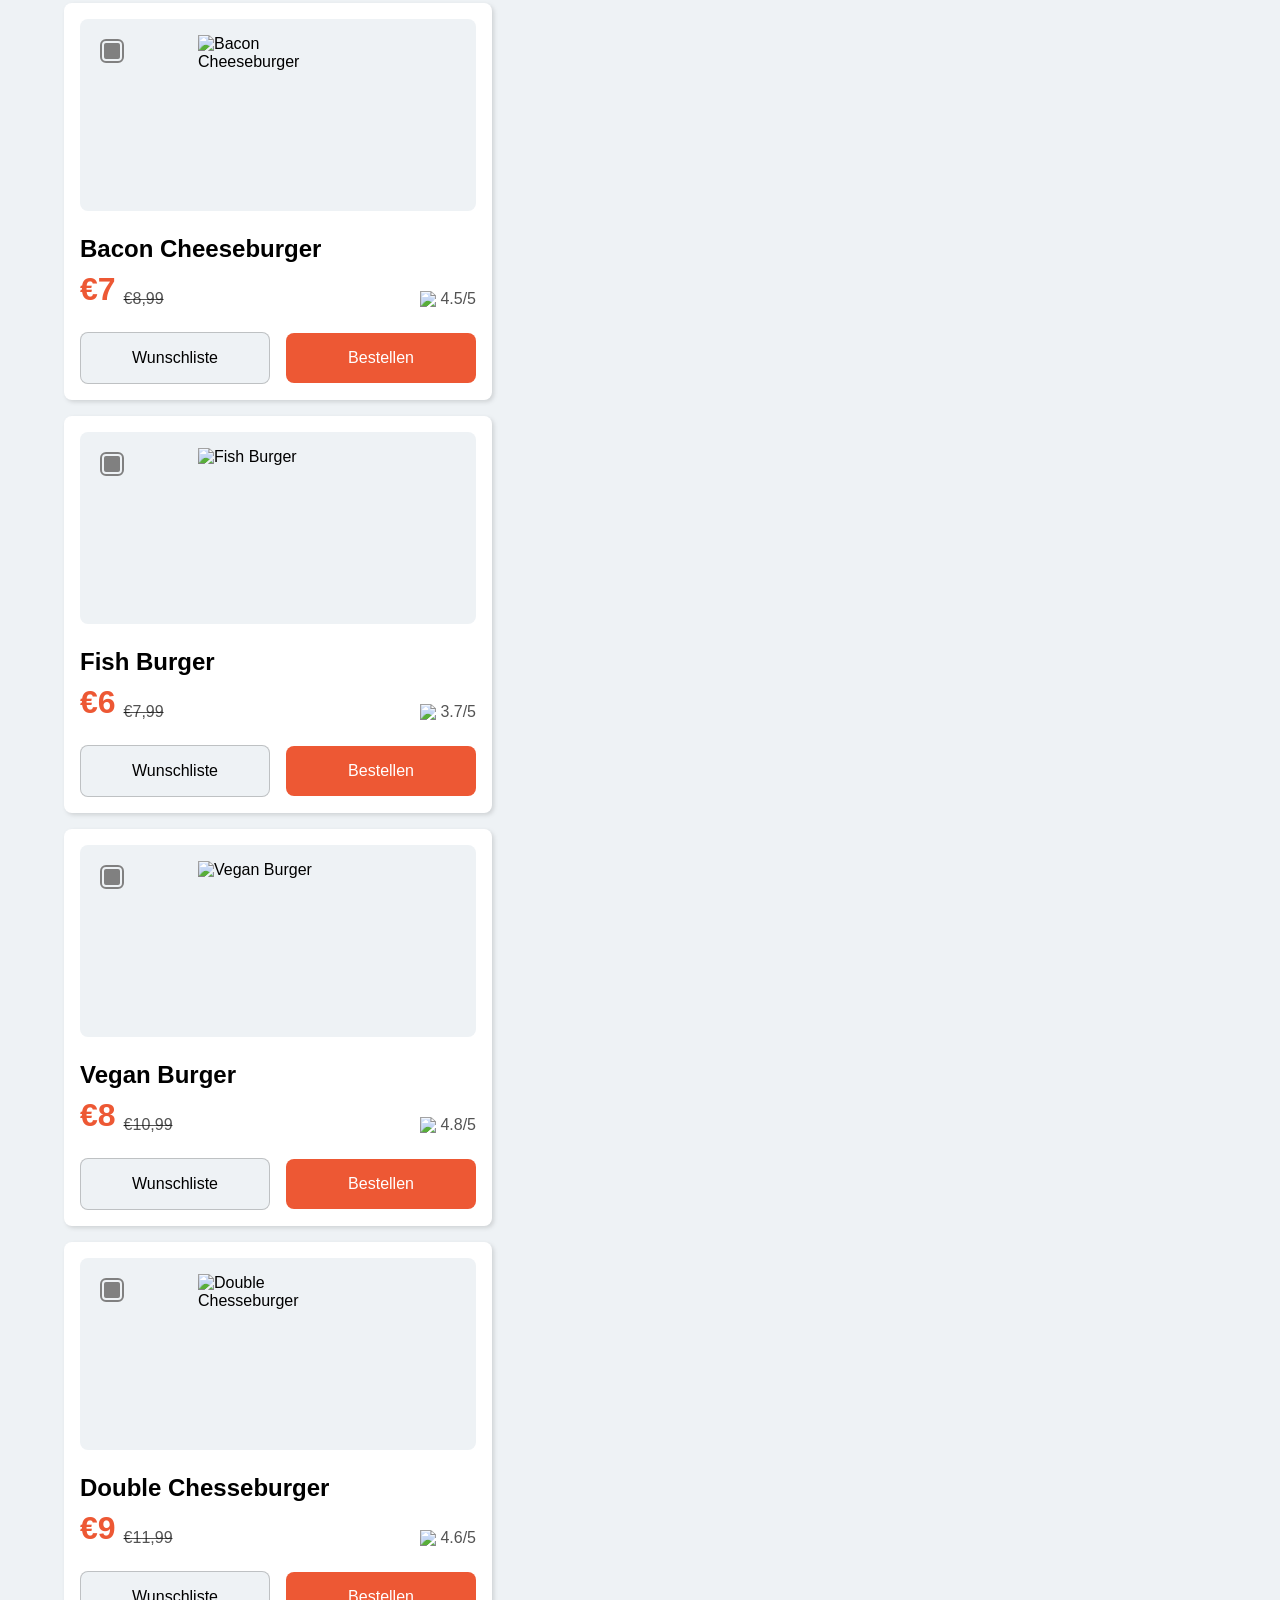
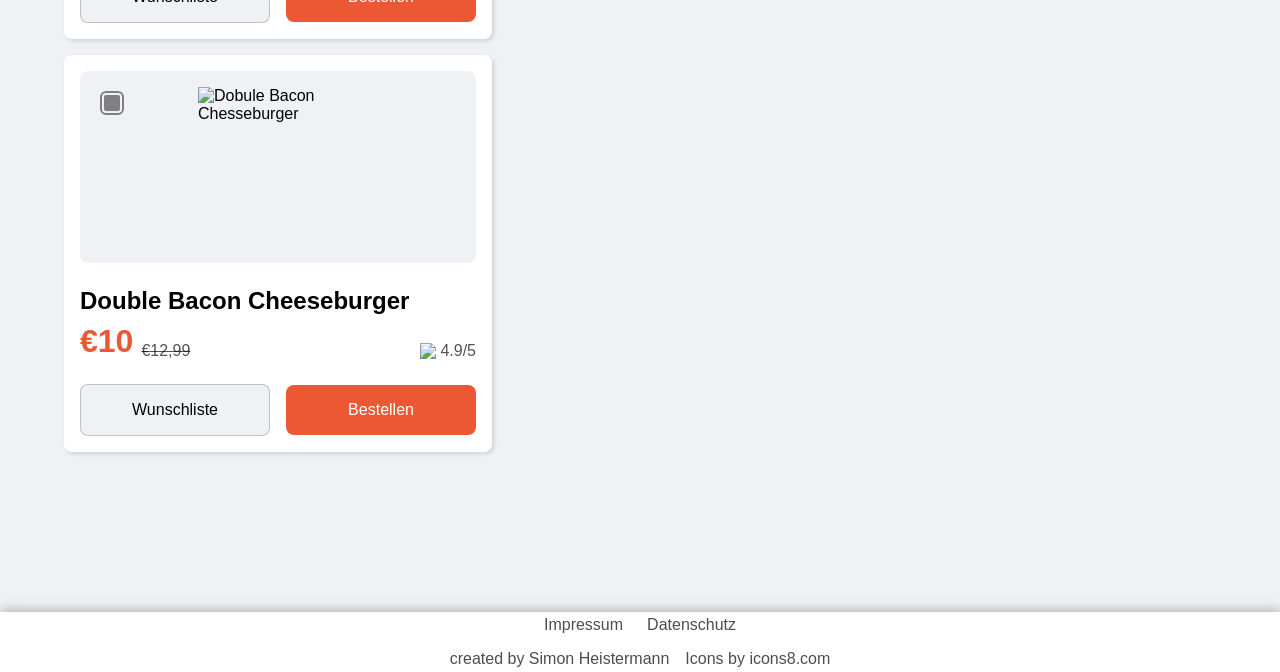
==== commit 50342db4: "added README.md & legal pages" ====
--- a/index.html
+++ b/index.html
@@ -18,6 +18,7 @@
     <link rel="stylesheet" type="text/css" href="./styles/aot.css">
     <link rel="stylesheet" type="text/css" href="./styles/footer.css">
     <link rel="stylesheet" type="text/css" href="./styles/assets.css">
+    <link rel="stylesheet" type="text/css" href="./styles/legal.css">
 
     <script src="./scripts/db.js"></script>
     <script src="./scripts/save.js"></script>
@@ -63,6 +64,10 @@
     </main>
     <footer>
         <div class="footer__container">
+            <div class="footer__links">
+                <a class="footer__linksextra" href="./impressum.html">Impressum</a>
+                <a class="footer__linksextra" href="./datenschutz.html">Datenschutz</a>
+            </div>
             <div class="footer__containerbottom">
                 <span class="footer__credits">created by Simon Heistermann</span>
                 <a class="footer__linksextra" href="https://icons8.com/" target="_blank" rel="noopener noreferrer">Icons by icons8.com</a>
--- a/style.css
+++ b/style.css
@@ -99,10 +99,15 @@
 }
 
 .content__left {
-    width: 75%;
+    width: calc(100% - 475px);
     display: flex;
     flex-direction: column;
     gap: 32px;
+}
+
+.content__right {
+    flex-grow: 1;
+    position: relative;
 }
 
 @media(max-width: 1025px) {
--- a/styles/standard.css
+++ b/styles/standard.css
@@ -49,12 +49,12 @@
 
 main {
     flex: 1;
-    overflow: auto;
     width: min(100%, 1920px);
     margin-inline: auto;
     padding-inline: clamp(16px, 6vw, 64px);
     margin-top: 32px;
     margin-bottom: 160px;
+    position: relative;
 }
 
 input:focus {
--- a/styles/foods.css
+++ b/styles/foods.css
@@ -207,6 +207,12 @@
         padding-right: 64px;
     }
 }
+
+@media(max-width: 450px) {
+    .foodcontainer__content h2 {
+        word-break: break-all;
+    }
+}
  
 @media(max-width: 400px) {
     .foodcontainer__img img {
@@ -223,3 +229,11 @@
         gap: 8px;
     }
 }
+
+@media(max-width: 350px) {
+    .food__checkbox {
+        top: 24px;
+        left: 24px;
+    }
+}
+
--- a/styles/shopping_cart.css
+++ b/styles/shopping_cart.css
@@ -4,19 +4,18 @@
     flex-direction: column;
     justify-content: space-between;
     gap: 64px;
-    padding: 32px 16px 32px 16px;
+    padding: 16px;
     border-radius: 8px;
     filter: drop-shadow(2px 2px 2px rgba(0, 0, 0, 0.13));
     width: 437px;
-    max-height: 1578px;
-    align-self: flex-start;
-    height: auto;
+    position: sticky;
+    top: 8px;
 }
 
 .shoppingcart__content {
     display: flex;
     flex-direction: column;
-    gap: 64px;
+    gap: 16px;
 }
 
 .cart__header {
@@ -41,10 +40,10 @@
 .cart__container {
     display: flex;
     flex-direction: column;
-    gap: 32px;
+    gap: 16px;
     overflow-y: auto;
     padding-right: 16px;
-    max-height: 548px;
+    max-height: 212px;
 }
 
 .noitemsin__cart {
@@ -62,18 +61,18 @@
 .cartitem__img {
     background-color: #EEF2F5;
     border-radius: 8px;
-    padding: 12px;
+    padding: 8px;
 }
 
 .cartitem__img img {
-    height: 56px;
-    width: 56px;
+    height: 40px;
+    width: 40px;
 }
 
 .cartitem__content {
     display: flex;
     flex-direction: column;
-    gap: 16px;
+    gap: 8px;
     width: 100%;
 }
 
@@ -139,7 +138,7 @@
 .cart__bottom {
     display: flex;
     flex-direction: column;
-    gap: 32px;
+    gap: 16px;
 }
 
 .payment__section {
@@ -148,8 +147,8 @@
     border-radius: 16px;
     display: flex;
     flex-direction: column;
-    gap: 24px;
-    padding: 16px;
+    gap: 8px;
+    padding: 12px;
 }
 
 .paymentservice__header {
@@ -165,13 +164,13 @@
 .payment__container {
     display: flex;
     flex-direction: column;
-    gap: 32px;
+    gap: 8px;
 }
 
 .payment__sums {
     display: flex;
     flex-direction: column;
-    gap: 8px;
+    gap: 4px;
 }
 
 .paymentsum__box {
@@ -239,13 +238,13 @@
 .paymentservice__section {
     display: flex;
     flex-direction: column;
-    gap: 16px;
+    gap: 8px;
 }
 
 .paymentservices__container {
     display: flex;
     flex-wrap: wrap;
-    gap: 16px;
+    gap: 8px;
     justify-content: center;
 }
 
@@ -256,8 +255,9 @@
     background: white;
     padding: 8px 16px 8px 16px;
     border-radius: 8px;
-    width: 158px;
+    width: 182px;
     height: 112px;
+    cursor: pointer;
 }
 
 .payment__service img {
@@ -382,6 +382,8 @@
     justify-content: space-between;
     align-items: center;
     gap: 16px;
+    word-break: break-all;
+    font-size: 16px;
 }
 
 .paymentsum__boxmobile {
--- a/styles/legal.css
+++ b/styles/legal.css
@@ -0,0 +1,171 @@
+.legal__container {
+    max-width: 800px;
+    margin: 0 auto;
+    padding: 16px 0 64px;
+    line-height: 1.7;
+}
+
+.legal__container h2 {
+    margin-bottom: 24px;
+    color: #ED5834;
+}
+
+.legal__container h3 {
+    margin-top: 32px;
+    margin-bottom: 12px;
+    color: #333;
+}
+
+.legal__container h4 {
+    margin-top: 20px;
+    margin-bottom: 8px;
+    color: #444;
+}
+
+.legal__container p {
+    margin-bottom: 12px;
+    color: #333;
+}
+
+.legal__container ul {
+    margin-bottom: 12px;
+    padding-left: 24px;
+}
+
+.legal__container ul li {
+    margin-bottom: 8px;
+    color: #333;
+}
+
+.legal__container a {
+    color: #ED5834;
+    text-decoration: underline;
+}
+
+.legal__container a:hover {
+    color: #f36d4c;
+}
+
+.legal__backlink {
+    display: inline-block;
+    margin-bottom: 24px;
+    font-size: 16px;
+    text-decoration: none !important;
+}
+
+.legal__notice {
+    background-color: #FFF8E1;
+    border-left: 4px solid #F8C64F;
+    padding: 16px 20px;
+    margin-bottom: 32px;
+    border-radius: 0 8px 8px 0;
+    font-size: 14px;
+    line-height: 1.6;
+    color: #333;
+}
+
+.legal__toc {
+    background-color: #F9F9FB;
+    border: 1px solid rgba(0, 0, 0, 0.1);
+    border-radius: 8px;
+    padding: 20px 24px;
+    margin-bottom: 32px;
+}
+
+.legal__toc h4 {
+    margin-top: 0;
+    margin-bottom: 12px;
+    color: #333;
+}
+
+.legal__toc ol {
+    padding-left: 20px;
+    margin: 0;
+}
+
+.legal__toc li {
+    margin-bottom: 4px;
+    color: #333;
+}
+
+.legal__toc a {
+    text-decoration: none;
+}
+
+.legal__table {
+    width: 100%;
+    border-collapse: collapse;
+    margin: 12px 0 20px;
+    font-size: 14px;
+}
+
+.legal__table th,
+.legal__table td {
+    border: 1px solid rgba(0, 0, 0, 0.1);
+    padding: 10px 14px;
+    text-align: left;
+    vertical-align: top;
+}
+
+.legal__table th {
+    background-color: #F9F9FB;
+    font-weight: 600;
+    color: #333;
+}
+
+.legal__table td {
+    color: #444;
+}
+
+.legal__updated {
+    margin-top: 40px;
+    font-size: 14px;
+    color: #888;
+    font-style: italic;
+}
+
+.footer__links {
+    display: flex;
+    gap: 24px;
+}
+
+/* Disclaimer banner on main app */
+.disclaimer__banner {
+    background-color: #FFF8E1;
+    border-left: 4px solid #F8C64F;
+    padding: 10px 16px;
+    margin-bottom: 16px;
+    border-radius: 0 8px 8px 0;
+    font-size: 13px;
+    line-height: 1.5;
+    color: #555;
+}
+
+.disclaimer__banner a {
+    color: #ED5834;
+    text-decoration: underline;
+}
+
+/* Cart disclaimer */
+.cart__disclaimer {
+    font-size: 12px;
+    color: #888;
+    text-align: center;
+    padding: 8px 12px;
+    line-height: 1.4;
+}
+
+@media(max-width: 600px) {
+    .legal__container {
+        padding: 12px 0 48px;
+    }
+
+    .legal__table {
+        font-size: 13px;
+    }
+
+    .legal__table th,
+    .legal__table td {
+        padding: 8px 10px;
+    }
+}
